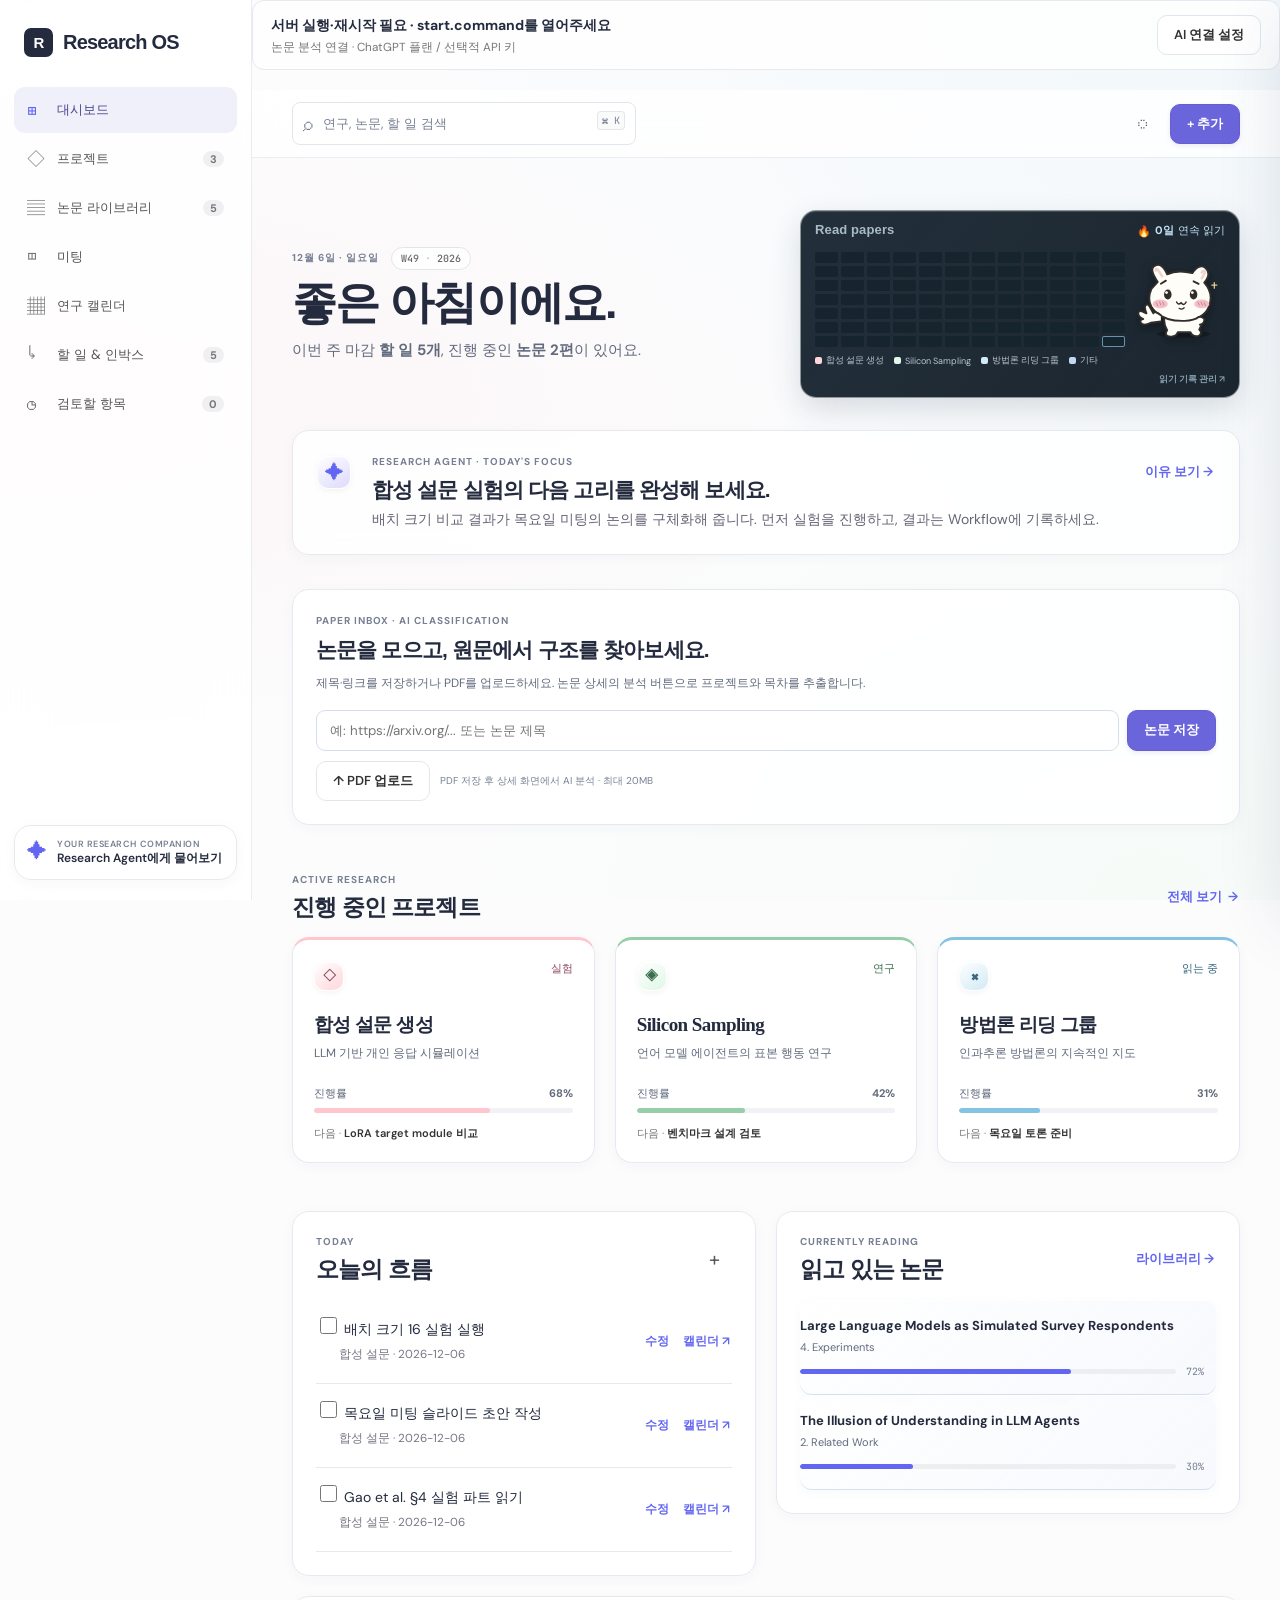
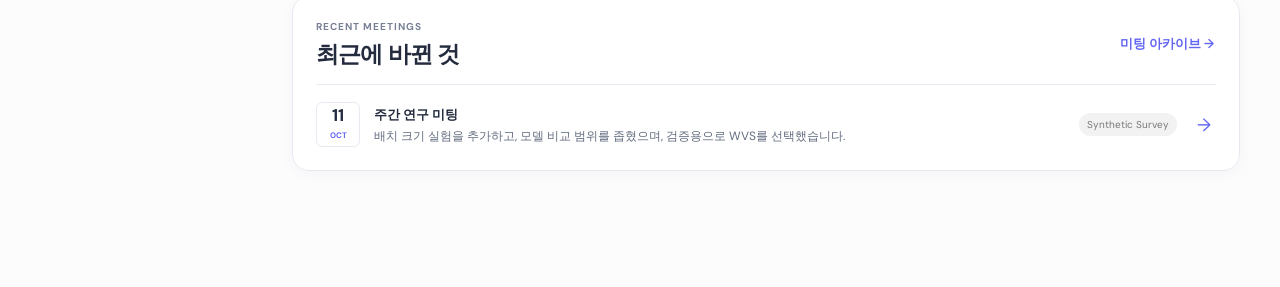
==== index.html @ a68028a8 "Publish Research OS personal-use distribution" ====
<!doctype html>
<html lang="ko">
  <head>
    <meta charset="UTF-8" />
    <meta name="viewport" content="width=device-width, initial-scale=1.0" />
    <meta name="description" content="A personal research operating system for graduate work." />
    <title>Research OS</title>
    <link rel="preconnect" href="https://fonts.googleapis.com" />
    <link rel="preconnect" href="https://api.fontshare.com" crossorigin />
    <link href="https://api.fontshare.com/v2/css?f[]=general-sans@500,600,700&display=swap" rel="stylesheet" />
    <link href="https://fonts.googleapis.com/css2?family=DM+Sans:wght@400;500;600;700&family=JetBrains+Mono:wght@400;500&display=swap" rel="stylesheet" />
    <link rel="stylesheet" href="styles.css?v=layout-2" />
    <link rel="stylesheet" href="paper-features.css" />
    <link rel="stylesheet" href="persistence.css" />
    <link rel="stylesheet" href="research.css" />
  </head>
  <body>
    <div class="app-shell">
      <aside class="sidebar">
        <a class="brand" href="#dashboard" data-page="dashboard"><span class="brand-mark">R</span> Research OS</a>
        <nav class="nav" aria-label="Primary navigation">
          <button class="nav-link active" data-page="dashboard"><span>⊞</span> 대시보드</button>
          <button class="nav-link" data-page="projects"><span>◇</span> 프로젝트 <b>3</b></button>
          <button class="nav-link" data-page="papers"><span>▤</span> 논문 라이브러리 <b>8</b></button>
          <button class="nav-link" data-page="meetings"><span>◫</span> 미팅</button>
          <button class="nav-link" data-page="calendar"><span>▦</span> 연구 캘린더</button>
          <button class="nav-link" data-page="inbox"><span>↳</span> 할 일 &amp; 인박스 <b>5</b></button>
        </nav>
        <div class="sidebar-footer">
          <button class="agent-mini" id="open-agent"><span>✦</span><span><small>YOUR RESEARCH COMPANION</small>Research Agent에게 물어보기</span></button>
        </div>
      </aside>

      <main class="main">
        <header class="topbar">
          <button class="mobile-menu" aria-label="Open navigation">☰</button>
          <button class="search" id="search-button"><span>⌕</span> 연구, 논문, 할 일 검색 <kbd>⌘ K</kbd></button>
          <div class="top-actions"><button class="icon-button" aria-label="알림">◌</button><button class="button primary" id="quick-add">+ 추가</button></div>
        </header>

        <section class="page active" id="dashboard">
          <div class="page-intro"><div><p class="eyebrow">10월 12일 · 월요일</p><h1>좋은 아침이에요.</h1><p class="lede">이번 주 마감 <strong>할 일 5개</strong>, 진행 중인 <strong>논문 2편</strong>이 있어요.</p></div><div class="date-chip">W42 <span>·</span> 2026</div></div>
          <div class="focus-card"><div class="focus-icon">✦</div><div><p class="eyebrow">RESEARCH AGENT · TODAY'S FOCUS</p><h2>합성 설문 실험의 다음 고리를 완성해 보세요.</h2><p>배치 크기 비교 결과가 목요일 미팅의 논의를 구체화해 줍니다. 먼저 실험을 진행하고, 결과는 Workflow에 기록하세요.</p></div><button class="text-button agent-prompt" data-prompt="오늘 무엇에 집중하면 좋을까요?">이유 보기 →</button></div>
          <section class="paper-capture panel"><div><p class="eyebrow">PAPER INBOX · AI CLASSIFICATION</p><h2>논문을 던져두세요. Agent가 정리합니다.</h2><p>논문 제목, DOI, arXiv 또는 링크를 붙여넣으면 관련 프로젝트와 읽기 우선순위를 제안합니다.</p></div><form id="dashboard-paper-form"><input id="dashboard-paper-input" placeholder="예: https://arxiv.org/... 또는 논문 제목" /><button class="button primary" id="classify-paper-button">AI로 분류하기</button></form><div class="upload-row"><input type="file" id="pdf-upload" accept="application/pdf" hidden /><button class="button secondary" id="pdf-upload-button">↑ PDF 업로드 &amp; AI 분석</button><small>PDF 최대 20MB · 분석 후 원문과 구조를 저장합니다.</small></div><div class="classification-result" id="classification-result" aria-live="polite"></div></section>
          <section><div class="section-heading"><div><p class="eyebrow">ACTIVE RESEARCH</p><h2>진행 중인 프로젝트</h2></div><button class="text-button" data-page="projects">전체 보기 <span>→</span></button></div><div class="project-grid" id="project-cards"></div></section>
          <div class="dashboard-grid"><section class="panel today-panel"><div class="section-heading"><div><p class="eyebrow">TODAY</p><h2>오늘의 흐름</h2></div><button class="icon-button" id="add-task" aria-label="할 일 추가">+</button></div><div class="task-list" id="today-tasks"></div></section><section class="panel reading-panel"><div class="section-heading"><div><p class="eyebrow">CURRENTLY READING</p><h2>읽고 있는 논문</h2></div><button class="text-button" data-page="papers">라이브러리 →</button></div><div id="reading-list"></div></section></div>
          <section class="panel meetings-preview"><div class="section-heading"><div><p class="eyebrow">RECENT MEETINGS</p><h2>최근에 바뀐 것</h2></div><button class="text-button" data-page="meetings">미팅 아카이브 →</button></div><div class="meeting-row"><div class="calendar"><b>11</b><small>OCT</small></div><div><strong>주간 연구 미팅</strong><p>배치 크기 실험을 추가하고, 모델 비교 범위를 좁혔으며, 검증용으로 WVS를 선택했습니다.</p></div><span class="tag">Synthetic Survey</span><button class="arrow" data-page="meetings">→</button></div></section>
        </section>

        <section class="page" id="projects"><div class="page-intro compact"><div><p class="eyebrow">RESEARCH PORTFOLIO</p><h1>프로젝트</h1><p class="lede">연구 질문, 근거, 다음 실험을 한눈에 잇는 살아있는 지도입니다.</p></div><button class="button primary">+ 새 프로젝트</button></div><div class="project-grid all-projects" id="all-project-cards"></div></section>

        <section class="page" id="project-detail"><button class="back text-button" data-page="projects">← 프로젝트로 돌아가기</button><div class="project-header"><div><p class="eyebrow">ACTIVE PROJECT · EXPERIMENT</p><h1>합성 설문 생성 <small>Synthetic Survey Generation</small></h1><p class="lede">언어 모델로 개인 단위의 설문 응답을 생성하면서, 원자료의 분포와 조건부 관계를 보존하는 연구입니다.</p><div class="meta-line"><span class="status-dot"></span> 순조롭게 진행 중 <span>•</span> 2026년 8월 시작 <span>•</span> 다음 검토 10월 15일</div></div><div class="progress-statement"><b>68%</b><span>프로젝트 진행률</span><div class="progress"><i style="width:68%"></i></div></div></div>
          <div class="detail-grid"><section class="panel"><p class="eyebrow">RESEARCH WORKFLOW</p><h2>응답 데이터에서 연구 근거까지</h2><div class="workflow" id="workflow"><button class="flow-node done"><span>01</span>설문 데이터<small>정제 및 매핑 완료</small></button><i></i><button class="flow-node done"><span>02</span>전처리<small>변수 인코딩 완료</small></button><i></i><button class="flow-node current"><span>03</span>LLM Fine-tuning<small>LoRA 비교 중</small></button><i></i><button class="flow-node"><span>04</span>합성 응답 생성<small>가상 코호트 생성</small></button><i></i><button class="flow-node"><span>05</span>평가<small>벤치마크 품질 확인</small></button></div><div class="workflow-note" id="workflow-note"><b>LLM Fine-tuning</b><span>현재 단계 · 열린 할 일 2개 · Gao et al. (2025) 연결됨</span></div></section><aside class="panel milestones"><p class="eyebrow">NEXT MILESTONE</p><h2>방법론 비교</h2><p>배치 크기 16 조건에서 q/v LoRA와 all-linear target을 비교합니다.</p><div class="due"><span>15</span><small>OCT<br />THU</small></div><button class="button secondary">실험 노트 보기</button></aside></div>
          <div class="dashboard-grid"><section class="panel"><p class="eyebrow">PROJECT TASKS</p><h2>다음 단계</h2><div class="task-list" id="project-tasks"></div></section><section class="panel"><p class="eyebrow">CONNECTED KNOWLEDGE</p><h2>다시 살펴볼 근거</h2><div class="connected-paper"><span class="paper-icon">↗</span><div><strong>Large Language Models as Simulated Survey Respondents</strong><p>Gao et al. · 2025 · 읽기 진행률 72%</p></div><span class="tag indigo">읽는 중</span></div><div class="connected-paper"><span class="paper-icon">↗</span><div><strong>Evaluating Synthetic Populations with Conditional Metrics</strong><p>Kim et al. · 2024 · 완독</p></div><span class="tag success">읽음</span></div></section></div>
        </section>

        <section class="page" id="papers"><div class="page-intro compact"><div><p class="eyebrow">KNOWLEDGE LIBRARY</p><h1>논문</h1><p class="lede">읽기 목록을 실제 연구 작업과 연결해 관리하세요.</p></div><button class="button primary" id="add-paper">+ 논문 추가</button></div><div class="library-toolbar"><div class="filter-tabs"><button class="active">전체 <b>8</b></button><button>읽을 논문 <b>3</b></button><button>읽는 중 <b>2</b></button><button>완독 <b>3</b></button></div><button class="button secondary">⌘ 필터</button></div><div class="paper-table"><div class="table-head"><span>논문</span><span>프로젝트</span><span>상태</span><span>진행률</span></div><div id="paper-rows"></div></div></section>

        <section class="page" id="paper-detail"></section>

        <section class="page" id="meetings"><div class="page-intro compact"><div><p class="eyebrow">MEETING MEMORY</p><h1>미팅</h1><p class="lede">대화를 결정과 연결된 다음 작업으로 전환하세요.</p></div><button class="button primary">+ 전사문 불러오기</button></div><div class="meeting-layout"><aside class="meeting-list"><button class="meeting-select active"><small>10월 11일 · 52분</small><strong>주간 연구 미팅</strong><span>합성 설문 생성</span></button><button class="meeting-select"><small>10월 05일 · 35분</small><strong>방법론 리딩 그룹</strong><span>개인 연구</span></button><button class="meeting-select"><small>9월 28일 · 46분</small><strong>프로젝트 점검 미팅</strong><span>Silicon Sampling</span></button></aside><article class="meeting-detail panel"><div class="meeting-detail-head"><div><p class="eyebrow">10월 11일 · SYNTHETIC SURVEY</p><h2>주간 연구 미팅</h2></div><button class="button secondary">전사문 보기</button></div><div class="summary"><p class="eyebrow">AI SUMMARY</p><p>초기 LoRA 결과를 검토한 뒤, 방법론을 확정하기 전에 목표를 좁힌 비교 실험이 필요하다는 데 합의했습니다. WVS는 유망한 외부 검증 자료이지만, 핵심 변수는 빠르게 점검해야 합니다.</p></div><div class="decision-grid"><div><p class="eyebrow">DECISIONS</p><ul><li>배치 크기 16 실험을 진행한다.</li><li>q/v target과 all-linear LoRA를 비교한다.</li><li>WVS를 검증 후보로 사용한다.</li></ul></div><div><p class="eyebrow">RESEARCH THREAD</p><p>구조화된 인구통계 조건이 변수 간 응답 일관성을 높이는지 검증합니다.</p><button class="text-button agent-prompt" data-prompt="최근 미팅의 연구 맥락을 설명해줘">Agent와 더 살펴보기 →</button></div></div><div><div class="section-heading"><div><p class="eyebrow">ACTION ITEMS</p><h2>미팅에서 생성된 할 일</h2></div><button class="text-button" id="create-action">+ 할 일 생성</button></div><div class="task-list" id="meeting-actions"></div></div></article></div></section>

        <section class="page" id="inbox"><div class="page-intro compact"><div><p class="eyebrow">TASK MANAGEMENT</p><h1>할 일 &amp; 인박스</h1><p class="lede">빠르게 기록하고, 연구 안에서 명확한 위치를 만들어 보세요.</p></div><button class="button primary" id="inbox-add">+ 새 할 일</button></div><div class="inbox-capture"><span>✦</span><input id="capture-input" placeholder="논문, 연구 아이디어, 할 일을 붙여넣으세요…" /><button class="button primary" id="capture-button">기록</button></div><div class="kanban"><section><div class="kanban-head"><p>INBOX <b id="inbox-count">2</b></p><span>•••</span></div><div class="task-column" id="inbox-column"></div></section><section><div class="kanban-head"><p>계획됨 <b>2</b></p><span>•••</span></div><div class="task-column" id="planned-column"></div></section><section><div class="kanban-head"><p>진행 중 <b>2</b></p><span>•••</span></div><div class="task-column" id="progress-column"></div></section><section><div class="kanban-head"><p>대기 중 <b>1</b></p><span>•••</span></div><div class="task-column" id="waiting-column"></div></section></div></section>
      </main>
    </div>

    <aside class="agent-panel" id="agent-panel" aria-label="Research Agent"><div class="agent-head"><div><span class="agent-spark">✦</span><span><p class="eyebrow">RESEARCH OS</p><h2>Research Agent</h2></span></div><button class="icon-button" id="close-agent" aria-label="Agent 닫기">×</button></div><div class="agent-context"><span class="status-dot"></span> 프로젝트 3개, 논문 8편, 미팅 6개와 연결됨</div><div class="chat" id="chat"><div class="assistant-message"><span>✦</span><p>안녕하세요. 지금 무엇을 해야 할지 정리하고, 논문 사이의 연결을 찾거나, 미팅을 다음 계획으로 바꾸는 일을 도와드릴게요.</p></div></div><div class="suggestions"><button class="agent-prompt" data-prompt="오늘 무엇에 집중하면 좋을까요?">오늘 무엇에 집중할까요?</button><button class="agent-prompt" data-prompt="현재 연구에 가장 중요한 미완독 논문은 무엇인가요?">다음에 읽을 논문 고르기</button></div><form class="chat-input" id="agent-form"><input id="agent-input" placeholder="연구에 관해 물어보세요…" /><button class="button primary" aria-label="보내기">↑</button></form></aside>
    <dialog id="add-dialog"><form method="dialog"><button class="dialog-close" value="cancel">×</button><p class="eyebrow">QUICK CAPTURE</p><h2>논문 추가</h2><label>제목<input id="new-paper-title" required placeholder="논문 제목 또는 DOI" /></label><label>프로젝트 연결<select><option>합성 설문 생성</option><option>Silicon Sampling</option><option>개인 연구</option></select></label><menu><button class="button secondary" value="cancel">취소</button><button class="button primary" id="save-paper" value="default">라이브러리에 추가</button></menu></form></dialog>
    <script src="app.js?v=project-edit-1"></script>
    <script src="research.js?v=project-edit-1"></script>
    <link rel="stylesheet" href="reader.css" />
    <script src="reader.js?v=garden-1"></script>
    <link rel="stylesheet" href="connections.css?v=garden-8" />
    <script src="connections.js?v=project-edit-1"></script>
    <link rel="stylesheet" href="auth-ui.css" />
    <link rel="stylesheet" href="project-colors.css?v=project-edit-1" />
    <script src="auth-ui.js"></script>
  </body>
</html>
---- styles.css ----
:root{--ink:#0a0a0a;--muted:#6b6b6b;--soft:#9c9c9c;--line:#e8e8ec;--bg:#fafafa;--surface:#fff;--primary:#6366f1;--primary-dark:#4f46e5;--green:#10b981;--amber:#f59e0b;font-family:'DM Sans',Arial,sans-serif;color:var(--ink);background:var(--bg)}*{box-sizing:border-box}body{margin:0;background:var(--bg);font-size:14px}.app-shell{min-height:100vh}.sidebar{position:fixed;inset:0 auto 0 0;width:252px;padding:20px 14px;border-right:1px solid var(--line);background:rgba(255,255,255,.82);backdrop-filter:blur(18px);display:flex;flex-direction:column;z-index:4}.brand{font:700 20px 'General Sans',sans-serif;letter-spacing:-.04em;display:flex;align-items:center;gap:10px;padding:8px 10px 30px;text-decoration:none;color:var(--ink)}.brand-mark{display:grid;place-items:center;width:29px;height:29px;background:var(--ink);color:#fff;border-radius:7px;font-size:15px}.nav{display:grid;gap:3px}.nav-link{border:0;background:transparent;display:flex;align-items:center;gap:12px;padding:10px 12px;border-radius:6px;color:#555;font:500 14px inherit;text-align:left;cursor:pointer}.nav-link span{font-size:18px;width:18px;color:#777}.nav-link b{margin-left:auto;border-radius:999px;padding:1px 7px;background:#f0f0f2;font-size:11px;color:#777}.nav-link:hover{background:#f5f5f6;color:var(--ink)}.nav-link.active{color:#34329c;background:#eeeeff}.nav-link.active span{color:var(--primary)}.sidebar-footer{margin-top:auto}.agent-mini{width:100%;border:1px solid #dddcff;background:#f7f7ff;border-radius:8px;padding:12px;display:flex;gap:10px;text-align:left;cursor:pointer;color:var(--ink)}.agent-mini>span:first-child{color:var(--primary);font-size:20px}.agent-mini small,.profile small{display:block;font-size:9px;letter-spacing:.06em;color:var(--soft);font-weight:600}.agent-mini span:last-child{font-size:12px;font-weight:600}.profile{margin:18px 4px 2px;display:flex;align-items:center;gap:9px}.avatar{width:30px;height:30px;display:grid;place-items:center;border-radius:999px;background:#dde3f0;color:#45526a;font-weight:700}.profile strong{font-size:12px;display:block}.more{margin-left:auto;border:0;background:none;color:var(--soft);cursor:pointer}.main{margin-left:252px;padding-bottom:64px}.topbar{height:68px;border-bottom:1px solid var(--line);display:flex;align-items:center;justify-content:space-between;padding:0 40px;position:sticky;top:0;background:rgba(250,250,250,.8);backdrop-filter:blur(16px);z-index:3}.search{width:344px;border:1px solid var(--line);background:var(--surface);border-radius:8px;padding:8px 10px;text-align:left;color:var(--soft);cursor:pointer;font:13px inherit}.search span{font-size:19px;vertical-align:-2px;margin-right:6px}.search kbd{float:right;border:1px solid var(--line);border-radius:4px;background:#fafafa;font:10px 'JetBrains Mono',monospace;padding:2px 4px}.top-actions{display:flex;gap:10px;align-items:center}.icon-button{border:0;background:transparent;cursor:pointer;font:22px inherit;color:#555;min-width:32px}.button{font:600 13px inherit;border-radius:6px;padding:9px 14px;border:1px solid var(--line);cursor:pointer;transition:.2s transform,.2s box-shadow}.button:hover{transform:translateY(-1px)}.button.primary{background:var(--primary);border-color:var(--primary);color:white}.button.primary:hover{background:var(--primary-dark);box-shadow:0 4px 12px rgba(99,102,241,.35)}.button.secondary{background:#fff;color:#333}.mobile-menu{display:none}.page{max-width:1280px;margin:0 auto;padding:52px 40px;display:none}.page.active{display:block}.page-intro{display:flex;justify-content:space-between;align-items:start;margin-bottom:43px}.page-intro.compact{margin-bottom:30px}.eyebrow{font-size:10px!important;letter-spacing:.1em!important;font-weight:700!important;color:var(--soft)!important;margin:0 0 10px!important}.page h1,h2{font-family:'General Sans',sans-serif;letter-spacing:-.04em;margin:0}.page h1{font-size:45px;line-height:1}.page h2{font-size:23px;line-height:1.15}.lede{font-size:15px;color:var(--muted);margin:14px 0 0;max-width:640px;line-height:1.55}.date-chip{font:500 12px 'JetBrains Mono',monospace;color:#666;border:1px solid var(--line);border-radius:999px;padding:8px 12px}.date-chip span{color:#bbb}.focus-card{border:1px solid #dddfff;background:#f8f8ff;border-radius:12px;padding:24px;display:grid;grid-template-columns:40px 1fr auto;gap:15px;align-items:start;margin-bottom:56px}.focus-icon{height:34px;width:34px;display:grid;place-items:center;border-radius:8px;background:#e6e6ff;color:var(--primary);font-size:19px}.focus-card h2{font-size:21px}.focus-card p:not(.eyebrow){margin:7px 0 0;color:#656576;line-height:1.45}.text-button{font:600 13px inherit;color:var(--primary);background:transparent;border:0;padding:0;cursor:pointer;white-space:nowrap}.text-button:hover{color:var(--primary-dark)}.section-heading{display:flex;align-items:end;justify-content:space-between;margin-bottom:17px}.section-heading .eyebrow{margin-bottom:8px!important}.project-grid{display:grid;grid-template-columns:repeat(3,1fr);gap:20px}.project-card{border:1px solid var(--line);background:var(--surface);border-radius:12px;padding:21px;min-height:207px;cursor:pointer;transition:.2s transform,.2s box-shadow}.project-card:hover{transform:translateY(-2px);box-shadow:0 8px 30px rgba(0,0,0,.08)}.project-card .top{display:flex;justify-content:space-between;align-items:start}.project-card .symbol{width:30px;height:30px;border-radius:7px;display:grid;place-items:center;background:#f0f0ff;color:var(--primary);font-weight:bold}.project-card .status{font-size:11px;color:var(--muted)}.project-card h3{font:600 19px 'General Sans';letter-spacing:-.03em;margin:21px 0 6px}.project-card p{font-size:12px;color:var(--muted);margin:0;line-height:1.45}.card-bottom{margin-top:24px}.progress-label{display:flex;justify-content:space-between;font-size:11px;color:var(--muted);margin-bottom:7px}.progress{height:5px;border-radius:999px;background:#eeeef1;overflow:hidden}.progress i{display:block;height:100%;border-radius:inherit;background:var(--primary)}.project-card .next{margin-top:13px;font-size:11px;color:#777}.project-card .next b{color:#333;font-weight:600}.dashboard-grid{display:grid;grid-template-columns:1fr 1fr;gap:20px;margin-top:48px}.panel{border:1px solid var(--line);background:var(--surface);border-radius:12px;padding:23px}.task-list{display:grid}.task-row{display:flex;align-items:center;gap:11px;padding:13px 0;border-top:1px solid var(--line)}.task-row:first-child{border-top:0}.check{appearance:none;width:19px;height:19px;border-radius:999px;background:#f0f0f2;flex:none;border:0;cursor:pointer}.check:checked{background:var(--primary);box-shadow:inset 0 0 0 5px var(--primary)}.check:checked:after{content:'✓';display:block;font-size:11px;color:white;text-align:center;line-height:19px}.task-title{font-size:13px;line-height:1.3;flex:1}.task-title.done{text-decoration:line-through;color:var(--soft)}.task-row small{font-size:10px;color:var(--soft);display:block;margin-top:2px}.priority{width:7px;height:7px;border-radius:999px;background:var(--amber);flex:none}.priority.low{background:#bbb}.paper-reading{padding:13px 0;border-top:1px solid var(--line)}.paper-reading:first-child{border-top:0}.paper-reading strong{font-size:13px;display:block}.paper-reading p{font-size:11px;color:var(--muted);margin:4px 0 9px}.reading-progress{display:grid;grid-template-columns:1fr 30px;gap:10px;align-items:center}.reading-progress span{font:10px 'JetBrains Mono';color:var(--soft)}.meetings-preview{margin-top:20px}.meeting-row{display:grid;grid-template-columns:44px 1fr auto 25px;gap:14px;align-items:center;border-top:1px solid var(--line);padding-top:17px}.calendar{border:1px solid var(--line);border-radius:6px;text-align:center;padding:4px}.calendar b{display:block;font-size:17px;line-height:1}.calendar small{font-size:8px;font-weight:700;color:var(--primary)}.meeting-row strong{font-size:13px}.meeting-row p{margin:4px 0 0;font-size:12px;color:var(--muted)}.tag{font-size:10px;color:#777;background:#f2f2f3;border-radius:999px;padding:5px 8px;white-space:nowrap}.tag.indigo{background:#eeeeff;color:#5251bb}.tag.success{background:#eafaf5;color:#098864}.arrow{background:none;border:0;color:var(--primary);font-size:18px;cursor:pointer}.all-projects{grid-template-columns:repeat(3,1fr)}.back{margin-bottom:26px}.project-header{display:grid;grid-template-columns:1fr 210px;gap:50px;padding-bottom:34px;border-bottom:1px solid var(--line)}.project-header h1{font-size:39px}.meta-line{margin-top:18px;font-size:12px;color:var(--muted);display:flex;gap:8px;align-items:center}.status-dot{width:7px;height:7px;display:inline-block;border-radius:999px;background:var(--green)}.progress-statement{text-align:right;align-self:end}.progress-statement b{display:block;font:700 36px 'General Sans';letter-spacing:-.04em}.progress-statement span{font-size:11px;color:var(--muted);display:block;margin-bottom:8px}.detail-grid{display:grid;grid-template-columns:1fr 300px;gap:20px;margin-top:28px}.workflow{display:flex;align-items:center;gap:7px;margin:27px 0 16px;overflow:auto;padding-bottom:5px}.workflow>i{height:1px;min-width:20px;background:var(--line)}.flow-node{border:1px solid var(--line);background:#fff;border-radius:8px;padding:10px;min-width:120px;text-align:left;cursor:pointer;font:600 12px inherit}.flow-node span{font:10px 'JetBrains Mono';color:var(--soft);display:block;margin-bottom:5px}.flow-node small{display:block;color:var(--muted);font:10px inherit;margin-top:4px}.flow-node.done{border-color:#b8e8d7;background:#fbfffd}.flow-node.done span{color:#0c956b}.flow-node.current{border-color:#babaff;background:#f7f7ff}.flow-node.current span{color:var(--primary)}.workflow-note{display:flex;gap:10px;border-top:1px solid var(--line);padding-top:14px;font-size:12px}.workflow-note span{color:var(--muted)}.milestones{display:flex;flex-direction:column}.milestones h2{font-size:20px}.milestones>p:not(.eyebrow){font-size:12px;line-height:1.5;color:var(--muted)}.due{display:flex;align-items:center;gap:8px;margin:14px 0}.due span{font:600 24px 'General Sans';letter-spacing:-.05em}.due small{font-size:9px;letter-spacing:.08em;color:var(--muted)}.milestones .button{margin-top:auto}.connected-paper{padding:14px 0;border-top:1px solid var(--line);display:flex;gap:10px;align-items:center}.connected-paper:first-of-type{margin-top:16px}.paper-icon{color:var(--primary);font-size:18px}.connected-paper div{flex:1}.connected-paper strong{font-size:12px}.connected-paper p{font-size:10px;color:var(--muted);margin:4px 0}.library-toolbar{display:flex;justify-content:space-between;margin-bottom:18px}.filter-tabs{display:flex;gap:4px}.filter-tabs button{border:0;background:transparent;color:var(--muted);padding:8px 10px;border-radius:6px;font:500 12px inherit;cursor:pointer}.filter-tabs button.active{background:#eeeeff;color:#4241a7}.filter-tabs b{font-size:10px;margin-left:3px}.paper-table{border:1px solid var(--line);border-radius:12px;overflow:hidden;background:#fff}.table-head,.paper-row{display:grid;grid-template-columns:2fr 1.1fr .7fr .8fr;gap:16px;align-items:center;padding:12px 20px}.table-head{font-size:10px;font-weight:700;color:var(--soft);letter-spacing:.08em;background:#fcfcfc}.paper-row{border-top:1px solid var(--line);min-height:73px}.paper-row:hover{background:#fdfdff}.paper-title{font-weight:600;font-size:13px}.paper-title small{display:block;margin-top:4px;color:var(--muted);font-size:11px;font-weight:400}.paper-project{font-size:11px;color:var(--muted)}.table-progress{display:flex;align-items:center;gap:8px}.table-progress .progress{width:76px}.table-progress small{font:10px 'JetBrains Mono';color:var(--soft)}.meeting-layout{display:grid;grid-template-columns:245px 1fr;gap:20px}.meeting-list{display:grid;align-content:start;gap:7px}.meeting-select{border:1px solid transparent;border-radius:8px;background:transparent;padding:14px;text-align:left;cursor:pointer}.meeting-select:hover{background:#f4f4f4}.meeting-select.active{background:#fff;border-color:var(--line)}.meeting-select small,.meeting-select span{display:block;font-size:10px;color:var(--soft)}.meeting-select strong{display:block;font-size:13px;margin:6px 0}.meeting-detail-head{display:flex;justify-content:space-between}.summary{margin:25px 0;background:#fafafa;border-left:2px solid var(--primary);padding:15px}.summary p:last-child{margin:0;color:#444;line-height:1.55;font-size:13px}.decision-grid{display:grid;grid-template-columns:1fr 1fr;gap:20px;margin:26px 0}.decision-grid>div{border-top:1px solid var(--line);padding-top:14px}.decision-grid ul{padding-left:17px;margin:0}.decision-grid li,.decision-grid p:not(.eyebrow){font-size:12px;color:#555;line-height:1.65}.inbox-capture{border:1px solid #dedfff;background:#fafaff;border-radius:10px;display:flex;gap:12px;align-items:center;padding:11px 12px;margin-bottom:28px}.inbox-capture>span{color:var(--primary);font-size:18px}.inbox-capture input{border:0;background:transparent;outline:0;flex:1;font:13px inherit}.kanban{display:grid;grid-template-columns:repeat(4,1fr);gap:16px;align-items:start}.kanban>section{min-height:170px;background:#f2f2f3;border-radius:8px;padding:11px}.kanban-head{display:flex;justify-content:space-between;align-items:center;color:#777}.kanban-head p{font-size:10px;font-weight:700;letter-spacing:.08em;margin:0}.kanban-head b{margin-left:3px}.task-card{background:#fff;border:1px solid var(--line);border-radius:7px;padding:12px;margin-top:10px;cursor:pointer}.task-card:hover{box-shadow:0 4px 14px rgba(0,0,0,.06)}.task-card strong{font-size:12px;line-height:1.35;display:block}.task-card .card-meta{display:flex;justify-content:space-between;margin-top:12px;font-size:10px;color:var(--soft)}.task-card .tag{font-size:9px;padding:3px 6px}.agent-panel{position:fixed;right:0;top:0;bottom:0;width:390px;background:#fff;border-left:1px solid var(--line);z-index:10;transform:translateX(102%);transition:transform .25s ease;display:flex;flex-direction:column;box-shadow:-8px 0 30px rgba(0,0,0,.05)}.agent-panel.open{transform:translateX(0)}.agent-head{padding:23px 20px 16px;display:flex;justify-content:space-between;align-items:start;border-bottom:1px solid var(--line)}.agent-head>div{display:flex;gap:10px}.agent-head h2{font-size:19px}.agent-spark{color:var(--primary);font-size:20px}.agent-context{padding:10px 20px;border-bottom:1px solid var(--line);font-size:10px;color:var(--muted)}.chat{padding:22px 20px;overflow:auto;flex:1}.assistant-message{display:flex;gap:9px;margin-bottom:18px}.assistant-message>span{color:var(--primary)}.assistant-message p{margin:0;background:#f5f5ff;padding:11px 12px;border-radius:3px 10px 10px;font-size:12px;line-height:1.5}.user-message{margin:0 0 18px 35px;background:#f3f3f4;padding:10px 12px;border-radius:10px 3px 10px 10px;font-size:12px}.suggestions{padding:0 20px 12px;display:flex;gap:6px;overflow:auto}.suggestions button{border:1px solid var(--line);border-radius:999px;padding:6px 9px;font-size:10px;color:#555}.chat-input{border-top:1px solid var(--line);padding:14px;display:flex;gap:8px}.chat-input input{flex:1;border:1px solid var(--line);border-radius:6px;padding:10px;outline:none;font:12px inherit}.chat-input input:focus,input:focus,select:focus{border-color:var(--primary);box-shadow:0 0 0 3px rgba(99,102,241,.12)}.chat-input .button{padding:7px 11px}dialog{border:1px solid var(--line);border-radius:12px;padding:26px;width:min(420px,calc(100% - 32px));box-shadow:0 20px 60px rgba(0,0,0,.15)}dialog::backdrop{background:rgba(10,10,10,.25)}dialog h2{font-size:25px;margin-bottom:22px}dialog label{display:block;font-size:12px;font-weight:600;margin:13px 0}dialog input,dialog select{display:block;width:100%;margin-top:7px;border:1px solid var(--line);border-radius:6px;padding:10px;font:13px inherit;outline:none;background:#fff}dialog menu{display:flex;justify-content:flex-end;gap:8px;padding:8px 0 0;margin:0}.dialog-close{position:absolute;right:15px;top:13px;border:0;background:none;font-size:21px;cursor:pointer;color:#777}@media(max-width:900px){.sidebar{width:64px;padding:20px 8px}.brand{padding:5px 9px 25px;font-size:0}.brand-mark{font-size:15px}.nav-link{justify-content:center;padding:11px}.nav-link span{width:auto}.nav-link:not(.active){font-size:0}.nav-link b,.sidebar-footer .agent-mini span:last-child,.profile>span:not(.avatar),.more{display:none}.agent-mini{padding:9px;justify-content:center}.profile{justify-content:center}.main{margin-left:64px}.project-grid{grid-template-columns:repeat(2,1fr)}.all-projects{grid-template-columns:repeat(2,1fr)}.kanban{grid-template-columns:repeat(2,1fr)}}@media(max-width:650px){.sidebar{display:none}.main{margin:0}.topbar{padding:0 16px;height:58px}.mobile-menu{display:block;border:0;background:none;font-size:20px}.search{width:auto;border:0;background:transparent;font-size:0;padding:0}.search span{margin:0}.search kbd{display:none}.top-actions .icon-button{display:none}.page{padding:32px 18px}.page h1{font-size:36px}.page-intro{margin-bottom:30px}.date-chip{display:none}.focus-card{grid-template-columns:30px 1fr;padding:18px;margin-bottom:37px}.focus-card .text-button{grid-column:2}.project-grid,.all-projects,.dashboard-grid,.detail-grid,.meeting-layout{grid-template-columns:1fr}.project-header{grid-template-columns:1fr}.progress-statement{text-align:left}.meeting-list{display:flex;overflow:auto}.meeting-select{min-width:210px}.table-head{display:none}.paper-row{grid-template-columns:1fr auto;gap:8px;padding:15px}.paper-row .paper-project{grid-row:2}.paper-row .tag{grid-column:2;grid-row:1}.paper-row .table-progress{grid-column:2;grid-row:2}.kanban{display:flex;overflow:auto}.kanban>section{min-width:225px}.agent-panel{width:100%}.meeting-row{grid-template-columns:42px 1fr 20px}.meeting-row .tag{display:none}.decision-grid{grid-template-columns:1fr}}
---- paper-features.css ----
.paper-capture{margin:-22px 0 48px;background:#fff}.paper-capture h2{font-size:21px}.paper-capture>p,.paper-capture>div>p{font-size:12px;color:var(--muted);line-height:1.5}.paper-capture form{display:flex;gap:8px;margin-top:18px}.paper-capture input{flex:1;border:1px solid var(--line);border-radius:6px;padding:11px 13px;font:13px inherit;outline:0}.classification-result{display:none;margin-top:15px;padding-top:14px;border-top:1px solid var(--line);font-size:12px;color:#4c4c5a}.classification-result.show{display:flex;align-items:center;justify-content:space-between;gap:12px}.classification-result strong{color:var(--ink)}.paper-row{cursor:pointer}.paper-detail-header{display:flex;justify-content:space-between;gap:24px;align-items:start;padding-bottom:31px;border-bottom:1px solid var(--line)}.paper-detail-header h1{font-size:34px;max-width:700px}.analysis-badge{display:flex;gap:9px;align-items:center;border:1px solid #dcdcff;background:#f7f7ff;border-radius:8px;padding:10px 12px;white-space:nowrap}.analysis-badge>span{color:var(--primary);font-size:18px}.analysis-badge b,.analysis-badge small{display:block}.analysis-badge b{font-size:11px}.analysis-badge small{font-size:9px;color:var(--muted);margin-top:3px}.paper-detail-grid{display:grid;grid-template-columns:1fr 300px;gap:20px;margin-top:28px}.framework-description{font-size:13px;color:var(--muted);line-height:1.55;margin:3px 0 24px}.paper-framework{display:flex;align-items:stretch;gap:6px;min-height:126px;overflow:auto}.framework-node{min-width:132px;flex:1;border:1px solid var(--line);border-radius:8px;padding:13px;display:flex;flex-direction:column;justify-content:center;background:#fff}.framework-node small{font-size:9px;font-weight:700;letter-spacing:.07em;color:var(--soft);margin-bottom:7px}.framework-node b{font-size:12px;line-height:1.35}.framework-node.input{background:#fafafa}.framework-node.method{background:#f7f7ff;border-color:#ddddff}.framework-node.output{background:#fbfffd;border-color:#c6ebdf}.framework-arrow{align-self:center;color:var(--soft);font-size:17px}.framework-legend{display:flex;gap:15px;margin-top:17px;font-size:10px;color:var(--muted)}.framework-legend i{display:inline-block;width:7px;height:7px;border-radius:50%;margin-right:4px}.legend-input{background:#bbb}.legend-method{background:var(--primary)}.legend-output{background:var(--green)}.section-map{margin-top:17px}.section-map>div{border-top:1px solid var(--line);padding:11px 3px;font-size:12px;color:var(--muted)}.section-map .section-done{color:#098864}.section-map .section-current{color:var(--primary);font-weight:600}.section-map small{color:var(--soft);font-weight:400;margin-left:7px}.ai-note{border-left:2px solid var(--primary);background:#fafafa;padding:14px;font-size:12px;line-height:1.6;color:#444;margin-top:17px}@media(max-width:650px){.paper-capture{margin-top:0}.paper-capture form{display:grid}.paper-detail-header,.paper-detail-grid{display:grid;grid-template-columns:1fr}.paper-detail-header h1{font-size:27px}.analysis-badge{justify-self:start}.paper-framework{min-height:108px}.framework-node{min-width:115px}.framework-legend{flex-wrap:wrap}}
---- persistence.css ----
.upload-row{display:flex;align-items:center;gap:10px;margin-top:10px}.upload-row small{font-size:10px;color:var(--soft)}@media(max-width:650px){.upload-row{align-items:flex-start;flex-direction:column}}
---- research.css ----
body{font-family:'DM Sans','Apple SD Gothic Neo','Malgun Gothic',sans-serif;word-break:keep-all;overflow-wrap:anywhere}
button,input,textarea,select{font-family:inherit}button{cursor:pointer}button:disabled{cursor:wait;opacity:.6}
.project-card{text-align:left;color:var(--ink);font-family:inherit;width:100%}.project-card h3{line-height:1.4}
.muted{color:var(--muted);font-size:13px;line-height:1.6}.empty{padding:24px}
.workflow-editor,.source-editor{margin-top:24px}
.workflow-editor label,.source-editor label{display:block;font-size:13px;margin:16px 0 8px}
textarea{display:block;width:100%;resize:vertical;padding:14px;border:1px solid var(--line);border-radius:6px;background:var(--surface);font-size:14px;line-height:1.7;color:var(--ink)}
textarea:focus,button:focus-visible{outline:2px solid var(--primary);outline-offset:3px}
.action-row{display:flex;align-items:center;gap:12px;flex-wrap:wrap;margin-top:16px}
.generated-workflow{flex-wrap:wrap;overflow:visible;gap:12px;align-items:center}.generated-workflow .flow-node{max-width:240px;min-height:84px;font-size:14px;line-height:1.5;flex:1 1 140px;overflow-wrap:anywhere}.flow-arrow{color:#999}
.paper-link{display:block;width:100%;text-align:left;background:transparent;border:0;border-bottom:1px solid var(--line);padding:16px 0;color:var(--ink);font-size:14px;line-height:1.5}.paper-link:hover{color:var(--primary)}.paper-link small{display:block;color:var(--muted);margin-top:6px}
.paper-open{border:0;background:transparent;text-align:left;color:var(--ink);font-size:13px;line-height:1.5;padding:0}.paper-open:hover{color:var(--primary)}
.paper-detail-grid{grid-template-columns:minmax(0,1.6fr) minmax(280px,1fr)}.paper-detail-header>div{min-width:0}.paper-detail-header h1{line-height:1.3}.paper-framework{flex-wrap:wrap;overflow:visible;gap:8px}.framework-node{min-width:130px;flex:1 1 150px;min-height:120px}.framework-node b{line-height:1.7}
.reading-section{display:flex;gap:10px;padding:12px 0;border-bottom:1px solid var(--line);font-size:14px;line-height:1.5;cursor:pointer}.reading-section input{accent-color:var(--primary);width:18px;height:18px;flex-shrink:0}.reading-section.nested{padding-left:18px}.reading-section small{display:block;color:var(--muted)}
.calendar-toolbar{display:flex;justify-content:space-between;align-items:center;gap:20px;margin:28px 0 20px;flex-wrap:wrap}.calendar-toolbar .action-row{margin:0}.calendar-toolbar h2{min-width:150px;text-align:center}.calendar-toolbar select{padding:10px;border:1px solid var(--line);border-radius:6px;background:white}
.calendar-grid{display:grid;grid-template-columns:repeat(7,minmax(0,1fr));border-top:1px solid var(--line);border-left:1px solid var(--line);background:white;min-width:700px}.weekday{padding:12px;text-align:center;color:var(--muted);font-size:12px;border-right:1px solid var(--line);border-bottom:1px solid var(--line)}
.calendar-day{min-height:120px;border:0;border-right:1px solid var(--line);border-bottom:1px solid var(--line);background:#fff;padding:10px;text-align:left;display:flex;flex-direction:column;gap:6px;color:var(--ink)}.calendar-day:hover{background:#fafaff}.calendar-day.outside{background:#f6f6f7;color:#999}.calendar-day.selected{box-shadow:inset 0 0 0 2px var(--primary)}.calendar-day.today>span{background:var(--primary);color:white;border-radius:50%;width:24px;height:24px;text-align:center;line-height:24px}.calendar-scroll{overflow-x:auto}
.event-chip{display:block;border-radius:4px;padding:4px 6px;font-size:10px;line-height:1.4;text-align:left;width:100%;overflow-wrap:anywhere}.color-synthetic{background:#eeeefe;color:#4346a7}.color-silicon{background:#e4f5ed;color:#186645}.color-methods{background:#fff1d6;color:#805300}.color-none{background:#eee;color:#555}.completed{text-decoration:line-through;opacity:.6}
.day-agenda{margin-top:24px}.agenda-item{display:flex;align-items:center;gap:12px;border-bottom:1px solid var(--line);padding:16px 0}.agenda-item>div{flex:1}.agenda-item small{display:block;color:var(--muted);margin-top:6px}.event-dot{width:10px;height:10px;border:2px solid currentColor;border-radius:50%}
dialog{width:min(480px,calc(100% - 32px));max-height:90vh;overflow:auto}.event-fields{display:grid;grid-template-columns:1fr 1fr;gap:12px}.event-dialog .action-row{justify-content:flex-end}
.app-toast{display:none;position:fixed;bottom:24px;left:50%;transform:translateX(-50%);max-width:90vw;padding:14px 20px;background:#222;color:#fafafa;z-index:100;border-radius:8px;font-size:13px}.app-toast.visible{display:block}.app-toast button{margin-left:12px;border:0;border-radius:4px;padding:6px 10px}
@media(max-width:900px){.paper-detail-grid{grid-template-columns:1fr}}
@media(max-width:650px){.sidebar.mobile-open{display:flex;width:252px;top:58px}.sidebar.mobile-open .nav-link{font-size:14px;justify-content:flex-start}.sidebar.mobile-open .brand{font-size:18px}.page-intro{gap:16px;flex-wrap:wrap}.paper-detail-header{display:block}.calendar-toolbar h2{font-size:20px;min-width:120px}.action-row .muted{flex-basis:100%}}
---- reader.css ----
.library-tools,.reader-toolbar{display:flex;gap:10px;flex-wrap:wrap;margin:16px 0;align-items:center}.library-tools input{flex:1;min-width:200px}.reader-meta{display:grid;grid-template-columns:repeat(3,1fr);gap:14px}.reader-meta label,.edit-row label{display:flex;flex-direction:column;gap:6px;font-size:12px;color:var(--muted,#72746e)}.reader-meta input,.library-tools input,.library-tools select,.reader-toolbar input,.edit-row input,.edit-row textarea,.edit-row select{padding:10px;border:1px solid #dddcd5;border-radius:8px;background:#fff;color:#252824;min-width:0}.reader-layout{display:grid;grid-template-columns:minmax(0,2fr) minmax(240px,1fr);gap:20px;margin-top:20px}.reader-sheet{position:relative;background:white;width:100%;overflow:hidden;border:1px solid #ddd}.reader-sheet img{width:100%;display:block}.pdf-words,.pdf-marks{position:absolute;inset:0}.pdf-words span{position:absolute;color:transparent;white-space:pre;cursor:text;line-height:1;transform-origin:left top}.pdf-words span::selection{background:#a5bfc980;color:transparent}.pdf-marks{pointer-events:none}.pdf-marks i{position:absolute;background:#ffe25e66;border-bottom:1px solid #d6b739}.annotation{border-bottom:1px solid #e4e2dc;padding:14px 0}.annotation blockquote{font-size:12px;margin:8px 0;padding-left:10px;border-left:3px solid #c4b996;white-space:pre-wrap}.annotation p,.evidence-box{white-space:pre-wrap;overflow-wrap:anywhere}.reader-notes textarea{width:100%;min-height:90px}.reader-toolbar input{width:75px}.toc-item{display:flex;align-items:center;gap:8px;border-bottom:1px solid #eee;padding:10px 0}.toc-item.nested{padding-left:20px}.toc-item .toc-jump{flex:1;text-align:left}.toc-item button{background:none;border:0;color:inherit;cursor:pointer}.toc-item .flagged{color:#a66a16}.framework-node{cursor:pointer;text-align:left}.editor-dialog{width:min(850px,95vw);max-height:85vh;overflow:auto;border:1px solid #ddd;border-radius:16px;padding:24px}.edit-row{display:grid;grid-template-columns:2fr 1fr 1fr;gap:8px;padding:15px 0;border-bottom:1px solid #ddd}.edit-row textarea,.edit-row .row-actions{grid-column:1/-1}.reader-notes{max-height:850px;overflow:auto}.evidence-box{padding:14px;background:#f1f4ef;border-radius:8px}.reader-workspace{margin-top:20px}.reader-status{font-size:12px;color:#777}.reader-meta .wide{grid-column:1/-1}@media(max-width:1000px){.reader-layout{grid-template-columns:1fr}.reader-meta{grid-template-columns:1fr 1fr}}@media(max-width:600px){.reader-meta,.edit-row{grid-template-columns:1fr}.reader-workspace{padding:14px}.reader-toolbar .button{padding:8px}.reader-meta .wide{grid-column:auto}}
.paper-row[hidden]{display:none!important}.row-actions{display:flex;gap:8px}.row-actions button{border:1px solid #dcdcd6;border-radius:6px;background:#fafaf8;padding:7px 12px;cursor:pointer}
---- connections.css ----
.connection-tools{margin:20px 0;flex-wrap:wrap}.danger{color:#b42335!important}.linked-row{display:flex;align-items:center;gap:12px;padding:14px 0;border-bottom:1px solid #e9e8ee;flex-wrap:wrap}.linked-row label{flex:1;min-width:140px}.linked-row input[type=checkbox]{width:17px;height:17px;accent-color:#6861ef}.linked-row small{display:block;color:#777583;margin:5px 0}.linked-row .completed{text-decoration:line-through;color:#777}.connection-dialog label{display:block;margin:12px 0}.connection-dialog input:not([type=checkbox]),.connection-dialog select,.connection-dialog textarea{width:100%;padding:12px;border:1px solid #dfdde6;border-radius:9px;font:inherit}.connection-dialog input[type=checkbox]{width:auto}.connection-dialog{max-height:85vh;overflow:auto}.project-meetings{margin-top:24px}.project-meetings .meeting-select{margin:12px 0;width:100%;text-align:left}.preserve-lines{white-space:pre-wrap;overflow-wrap:anywhere;line-height:1.8}.meeting-detail details{padding:18px 0}.library-tools{flex-wrap:wrap}#meeting-project-filter{padding:10px;border:1px solid #dedde5;border-radius:8px}.paper-detail-header{flex-wrap:wrap}.linked-row .text-button{font-size:12px}
@media print{body.print-workflow .sidebar,body.print-workflow .topbar,body.print-workflow .agent-panel,body.print-workflow dialog,body.print-workflow .app-toast,body.print-workflow #research-auth-bar{display:none!important}body.print-workflow .page{display:none!important}body.print-workflow #project-detail{display:block!important}body.print-workflow #project-detail>*:not(.project-header):not(.workflow-editor){display:none!important}body.print-workflow .connection-tools,body.print-workflow #workflow-form .action-row,body.print-workflow #workflow-note{display:none!important}body.print-workflow .main,body.print-workflow .workspace,body.print-workflow .app-shell{margin:0!important;padding:0!important;display:block!important}body.print-workflow #workflow{display:flex;flex-wrap:wrap}body.print-workflow .flow-node{break-inside:avoid;min-width:150px;color:#17152a!important;border:1px solid #777}body.print-workflow .panel{box-shadow:none}body.print-workflow #workflow-text{height:auto;min-height:140px}body.print-workflow{background:white}}
.workflow-print-text{display:none}
/* Short, wide Chiikawa widget. Scope dimensions to the dashboard only. */
#dashboard .page-intro.dashboard-greeting:has(#reading-garden){grid-template-columns:minmax(0,1fr) 440px}
#dashboard .dashboard-greeting>section.reading-garden#reading-garden{width:440px;max-width:100%;padding:12px 14px 9px;border-radius:16px}
#dashboard .dashboard-greeting section#reading-garden .garden-body{grid-template-columns:minmax(0,1fr) 88px;gap:12px;margin-top:9px}
#dashboard .dashboard-greeting section#reading-garden .garden-cell{aspect-ratio:auto;height:11px;border-radius:2px}
#dashboard .dashboard-greeting section#reading-garden .garden-cells{gap:3px}
#dashboard .dashboard-greeting section#reading-garden .garden-companion svg{width:88px;height:100px}
#dashboard .dashboard-greeting section#reading-garden .garden-project-legend{margin-top:7px;font-size:9px;gap:5px 10px}
#dashboard .dashboard-greeting section#reading-garden .garden-manage-link{margin-top:5px;min-height:16px;font-size:9px}
@media(max-width:1100px){#dashboard .page-intro.dashboard-greeting:has(#reading-garden){grid-template-columns:minmax(0,1fr) 320px}#dashboard .dashboard-greeting>section.reading-garden#reading-garden{width:320px}}
@media(max-width:800px){#dashboard .page-intro.dashboard-greeting:has(#reading-garden){grid-template-columns:minmax(0,1fr)}#dashboard .dashboard-greeting>section.reading-garden#reading-garden{width:360px}}
@media(max-width:400px){#dashboard .dashboard-greeting section#reading-garden .garden-body{grid-template-columns:minmax(0,1fr) 74px;gap:9px}#dashboard .dashboard-greeting section#reading-garden .garden-companion svg{width:74px;height:90px}}
.garden-intensity{display:flex;align-items:center;gap:4px;margin-top:8px;color:#a8bbc7;font-size:9px;flex-wrap:wrap}.garden-intensity i{width:9px;height:9px;border-radius:2px}.garden-intensity>span:last-child{margin-left:3px}.garden-color-guide{margin-top:16px;padding-top:12px;border-top:1px solid #e1e7e2}.garden-color-guide>div{display:flex;align-items:center;gap:14px;flex-wrap:wrap;margin-top:10px;font-size:12px}.garden-color-guide strong{width:65px;font-weight:500}.garden-color-guide span{display:inline-flex;align-items:center;gap:5px}.garden-color-guide i{display:inline-block;width:14px;height:14px;border-radius:3px}
#dashboard .page-intro.dashboard-greeting{display:grid;grid-template-columns:minmax(0,1fr) 390px;align-items:center;gap:32px;margin-bottom:32px}
#dashboard .dashboard-greeting>div:first-child{min-width:0}
#dashboard .dashboard-greeting>.reading-garden#reading-garden{margin:0;width:100%;justify-self:end}
#dashboard .dashboard-greeting .eyebrow{display:flex;align-items:center;flex-wrap:wrap;gap:12px}
#dashboard .dashboard-greeting .date-chip{display:inline-flex;align-items:center;gap:6px;padding:4px 9px;font-size:10px;margin:0;letter-spacing:0}
#dashboard section#reading-garden .garden-cell.project-colored{display:flex;overflow:hidden;background:transparent}
#dashboard section#reading-garden .garden-cell.project-colored>span{height:100%;min-width:0}
#dashboard section#reading-garden .garden-project-legend{display:flex;flex-wrap:wrap;gap:6px 12px;margin-top:10px;color:#b9c7d0;font-size:10px}
.garden-project-legend>span{display:inline-flex;align-items:center;gap:4px}.garden-project-legend i{width:7px;height:7px;border-radius:2px;display:inline-block}
@media(max-width:1100px){#dashboard .page-intro.dashboard-greeting{grid-template-columns:minmax(0,1fr) 330px;gap:20px}#dashboard .dashboard-greeting h1{font-size:36px}}
@media(max-width:800px){#dashboard .page-intro.dashboard-greeting{grid-template-columns:minmax(0,1fr);gap:20px}#dashboard .dashboard-greeting>.reading-garden#reading-garden{justify-self:start;max-width:390px}}
/* Reference-inspired dark mini-widget; editing stays in the paper library. */
#dashboard section#reading-garden{width:390px;max-width:100%;padding:16px 18px 12px;background:linear-gradient(125deg,#070b0e,#101920);border:1px solid #26333b;border-radius:22px;color:#cfdae2;box-shadow:0 8px 24px #13273510}
#dashboard section#reading-garden .garden-heading{gap:8px;flex-wrap:nowrap;align-items:center}
#dashboard section#reading-garden .garden-heading h2{font-size:13px;font-weight:600;color:#a9bbc8;letter-spacing:.01em}
#dashboard section#reading-garden .garden-streak{background:transparent;border:0;padding:0;font-size:11px;color:#c4e4f4;white-space:nowrap;gap:4px}
#dashboard section#reading-garden .garden-body{grid-template-columns:minmax(0,1fr) 106px;gap:12px;margin:12px 0 0;align-items:end}
#dashboard section#reading-garden .garden-months,#dashboard section#reading-garden .garden-weekdays{display:none}
#dashboard section#reading-garden .garden-chart-row{display:block}
#dashboard section#reading-garden .garden-cells{gap:3px}
#dashboard section#reading-garden .garden-cell{border:0;border-radius:3px;aspect-ratio:1;outline:none}
#dashboard section#reading-garden .level-0{background:#15242d}
#dashboard section#reading-garden .level-1{background:#125273}
#dashboard section#reading-garden .level-2{background:#137da6}
#dashboard section#reading-garden .level-3{background:#14a9d7}
#dashboard section#reading-garden .level-4{background:#44d6f7}
#dashboard section#reading-garden .garden-cell.is-today{box-shadow:inset 0 0 0 1px #6393ad}
#dashboard section#reading-garden .garden-cell:hover:not(:disabled),#dashboard section#reading-garden .garden-cell:focus-visible{outline:2px solid #b0e8ff;outline-offset:1px}
#dashboard section#reading-garden .garden-cell:disabled{background:#101b22;opacity:.45}
#dashboard section#reading-garden .garden-companion svg{width:106px;height:auto;filter:drop-shadow(0 4px 6px #0005)}
#dashboard section#reading-garden .garden-manage-link{font-size:10px;color:#849eae;margin:8px 0 0 auto;min-height:20px;padding:0}
@media(max-width:400px){#dashboard section#reading-garden{padding:14px}#dashboard section#reading-garden .garden-body{grid-template-columns:minmax(0,1fr) 86px;gap:10px}#dashboard section#reading-garden .garden-companion svg{width:86px}#dashboard section#reading-garden .garden-streak{font-size:10px}}
/* Dashboard = compact overview; library = editable reading history. */
#dashboard #reading-garden{max-width:600px;padding:20px 24px;margin:28px 0;border-radius:20px}
#dashboard #reading-garden .garden-heading .eyebrow{display:none}
#dashboard #reading-garden .garden-heading h2{font-size:18px;margin:0}
#dashboard #reading-garden .garden-streak{padding:6px 10px;font-size:12px}
#dashboard #reading-garden .garden-body{display:grid;grid-template-columns:minmax(0,1fr) 125px;gap:18px;margin:16px 0 0}
#dashboard #reading-garden .garden-chart{max-width:none}
#dashboard #reading-garden .garden-companion{display:grid}
#dashboard #reading-garden .garden-companion svg{width:125px}
#dashboard #reading-garden .garden-companion strong,#dashboard #reading-garden .garden-companion span,#dashboard #reading-garden .garden-legend{display:none}
#dashboard #reading-garden .garden-cells{gap:4px}
#dashboard #reading-garden .garden-cell{aspect-ratio:1;border-radius:3px}
#dashboard #reading-garden .garden-manage-link{display:flex;margin:12px 0 0 auto;font-size:11px;min-height:24px;color:#557660}
.reading-records{margin-bottom:28px;scroll-margin-top:90px}.reading-records .garden-footer{margin-top:16px}.garden-date-label{display:flex;align-items:center;gap:12px;font-size:12px;font-weight:600;margin:0 0 16px}.garden-date-label input{border:1px solid #d8e3d9;border-radius:8px;padding:9px 12px;background:white;font:inherit;min-height:40px}.reading-records .garden-day-detail{background:#f8fbf8}
@media(max-width:450px){#dashboard #reading-garden{padding:16px}#dashboard #reading-garden .garden-heading{gap:10px}#dashboard #reading-garden .garden-body{grid-template-columns:minmax(0,1fr) 66px;gap:10px}#dashboard #reading-garden .garden-companion svg{width:66px}#dashboard #reading-garden .garden-cells{gap:3px}.reading-records{padding:16px}}
@media(min-width:801px){#reading-garden .garden-chart{max-width:520px}#reading-garden .garden-body{grid-template-columns:minmax(0,1fr) 210px;gap:24px}}
.reading-garden{margin:32px 0;background:linear-gradient(120deg,#fff 55%,#f3f9f3);border-color:#dce8dc;padding:26px;border-radius:18px}.garden-heading{display:flex;justify-content:space-between;align-items:center;gap:16px;flex-wrap:wrap}.garden-heading h2{margin:4px 0 0;font-size:23px}.garden-heading .eyebrow{color:#63806d}.garden-streak{display:inline-flex;align-items:center;gap:6px;padding:9px 13px;background:#edf6ed;border:1px solid #d9eada;border-radius:999px;font-size:13px;color:#365d40}.garden-body{display:grid;grid-template-columns:minmax(0,1fr) 210px;gap:32px;align-items:center;margin:24px 0}.garden-chart{max-width:670px;min-width:0}.garden-months{display:grid;grid-template-columns:repeat(12,minmax(0,1fr));gap:6px;margin:0 0 8px 24px;color:#79877b;font-size:11px}.garden-chart-row{display:flex;gap:10px}.garden-weekdays{display:grid;grid-template-rows:repeat(7,1fr);gap:6px;flex:0 0 14px;font-size:10px;color:#79877b;text-align:center;align-items:center}.garden-cells{display:grid;grid-template-rows:repeat(7,minmax(0,1fr));grid-auto-flow:column;grid-template-columns:repeat(12,minmax(0,1fr));gap:6px;width:100%}.garden-cell{border:1px solid #00000004;padding:0;width:100%;aspect-ratio:1.3;border-radius:5px;min-height:0;cursor:pointer}.reading-garden .level-0{background:#e5ece5}.reading-garden .level-1{background:#b9dab7}.reading-garden .level-2{background:#83bc89}.reading-garden .level-3{background:#4c9869}.reading-garden .level-4{background:#286849}.garden-cell.selected{outline:2px solid #435f47;outline-offset:2px}.garden-cell.is-today{border:2px solid #567d58}.garden-cell:disabled{background:transparent;border:1px dashed #dce5dc;cursor:default;opacity:.6}.garden-cell:focus-visible{outline:3px solid #695ce0;outline-offset:2px}.garden-legend{display:flex;justify-content:space-between;flex-wrap:wrap;gap:10px;margin:14px 0 0 24px;font-size:11px;color:#758277}.garden-legend>span:last-child{display:flex;align-items:center;gap:4px}.garden-legend i{display:inline-block;width:11px;height:11px;border-radius:2px}.garden-companion{text-align:center;color:#41634c;display:grid;justify-items:center;gap:8px}.garden-companion svg{width:180px;max-width:100%}.garden-companion strong{font-size:14px}.garden-companion span{font-size:11px;color:#79877b}.garden-footer{padding-top:18px;border-top:1px solid #e2ebe1}.garden-log-form{display:flex;align-items:center;gap:10px;flex-wrap:wrap}.garden-log-form label{font-size:12px;font-weight:600}.garden-log-form select{flex:1;min-width:120px;max-width:100%;height:40px;padding:8px 12px;border:1px solid #d8e3d9;border-radius:8px;background:white;font:inherit;font-size:13px;text-overflow:ellipsis}.garden-help{font-size:11px;margin:10px 0 0}.garden-day-detail{margin-top:16px;padding:14px 16px;background:#ffffffb3;border:1px solid #e2ebe1;border-radius:10px;font-size:12px}.garden-day-detail>div{display:flex;justify-content:space-between;align-items:start;gap:14px;margin-top:8px}.garden-day-detail>p{color:#7b847d;margin:8px 0 0}.garden-day-detail [data-garden-paper]{color:#3c7854;flex:1;justify-content:flex-start}.garden-day-detail [data-garden-undo]{font-size:11px;flex-shrink:0;color:#7b847d}
@media(max-width:800px){.garden-body{grid-template-columns:minmax(0,1fr);gap:18px}.garden-chart{max-width:none}.garden-companion{display:none}.garden-cell{aspect-ratio:1}.reading-garden{padding:20px}.garden-day-detail>div{flex-wrap:wrap}.garden-log-form label{flex-basis:100%}}
@media(max-width:450px){.garden-cells,.garden-months,.garden-weekdays{gap:4px}.reading-garden{padding:16px}.garden-heading h2{font-size:21px}.garden-log-form select{flex-basis:100%;width:100%}.garden-log-form>.button{width:100%}.garden-streak{font-size:12px}.garden-legend{font-size:10px}}
.kanban .linked-row{grid-template-columns:1fr auto;padding:14px 4px}.kanban .linked-row>label{grid-column:1/-1}.kanban .linked-row>.text-button{justify-content:flex-start}.kanban .linked-row>.text-button:last-child{justify-self:end}
/* Shared layout rhythm. Keep controls consistent across every workspace. */
.button{display:inline-flex;align-items:center;justify-content:center;gap:8px;min-height:40px;padding:10px 16px;font-family:inherit;font-size:13px;font-weight:600;line-height:1.4;letter-spacing:0;border-radius:8px;vertical-align:middle;text-align:center;max-width:100%;flex-shrink:0;white-space:normal}
.button:hover{transform:none}.button:disabled{cursor:not-allowed}.text-button{display:inline-flex;align-items:center;justify-content:center;gap:6px;min-height:34px;padding:6px 2px;font-family:inherit;font-size:13px;font-weight:600;line-height:1.5;white-space:normal;text-align:left}.icon-button{display:inline-flex;align-items:center;justify-content:center;min-width:36px;min-height:36px;font-family:inherit;font-size:20px;line-height:1}
.action-row{gap:10px;align-items:center;row-gap:10px}.action-row>label.button{margin:0}.action-row>.muted{flex-basis:100%;margin:0;line-height:1.6}.section-heading{align-items:center;gap:16px;flex-wrap:wrap}.section-heading>.action-row{margin-top:0}.section-heading>div:first-child{min-width:0}.page-intro{align-items:flex-start;gap:20px}.page-intro>.button{margin-top:4px}.page-intro>div{min-width:0}.panel{min-width:0}.panel>h2{line-height:1.4}.dashboard-grid,.detail-grid,.paper-detail-grid,.reader-layout{align-items:start}.dashboard-grid>*,.paper-detail-grid>*,.reader-layout>*{min-width:0}
.connection-tools{display:block;margin:24px 0;padding:16px;background:#fafafd;border:1px solid var(--line);border-radius:10px}.connection-tools .file-actions{margin:0}.connection-tools #workflow-import-status{margin:10px 0 0}.connection-tools input[hidden]{display:none!important}.workflow-editor #workflow-form>label{margin:0 0 10px}.workflow-editor #workflow-form>.action-row{padding-top:16px;margin-top:0}.workflow-editor #workflow{margin-top:28px}.framework-actions{margin:16px 0 20px;padding-bottom:16px;border-bottom:1px solid var(--line)}.framework-description{font-size:14px;line-height:1.85;margin:0 0 24px}.framework-panel>.eyebrow{margin-top:0}.paper-framework{margin-bottom:18px}.source-editor>.action-row{margin-top:16px}.source-editor>p[role=status]{margin-top:12px}
.reader-meta{margin-top:20px;grid-template-columns:repeat(3,minmax(0,1fr))}.reader-meta select{width:100%;min-width:0;padding:10px 12px;border:1px solid #dddcd5;border-radius:8px;background:white;color:var(--ink);font:inherit;min-height:42px}.reader-meta input{width:100%;min-height:42px}.reader-meta .action-row{margin-top:4px;padding-top:16px;border-top:1px solid var(--line)}.reader-notes #save-annotation{margin-top:12px}.reader-toolbar{gap:10px;padding:14px;background:#fafafd;border:1px solid var(--line);border-radius:10px}.reader-toolbar label{display:flex;align-items:center;gap:8px;margin:0}.reader-toolbar input{height:40px}.reader-toolbar #pdf-count{margin-left:auto;color:var(--muted);font-size:13px}.toc-item input{flex-shrink:0}.toc-item .toc-jump{min-width:0;line-height:1.6;padding:6px 0;overflow-wrap:anywhere}.toc-item button[data-review]{flex-shrink:0;width:32px;min-height:36px}
.library-toolbar{gap:12px;align-items:center;flex-wrap:wrap}.filter-tabs{gap:6px;flex-wrap:wrap}.filter-tabs button{min-height:36px;font-family:inherit;font-size:12px;font-weight:500;line-height:1.4}.library-tools{display:grid;grid-template-columns:minmax(200px,2fr) repeat(3,minmax(120px,1fr));gap:10px;padding:16px 20px;background:#fafafd;border-block:1px solid var(--line);margin:0}.library-tools input,.library-tools select{width:100%;min-width:0;min-height:40px;font:inherit;font-size:13px}.library-tools #library-search{grid-column:1/3}.library-tools #export-library{grid-column:3/5;justify-self:end;grid-row:2}.library-tools #library-project{grid-column:1/3;grid-row:2}.table-progress{flex-wrap:wrap;gap:8px}.table-progress>.danger{flex-basis:100%;justify-content:flex-end;font-size:12px;min-height:28px;padding:2px}.paper-detail-header>.tag{align-self:flex-start}.paper-detail-header>div{flex:1 1 440px}.paper-detail-header>.danger{align-self:flex-start}
.linked-row{display:grid;grid-template-columns:minmax(0,1fr) auto auto;gap:10px}.linked-row>label{min-width:0;line-height:1.6}.linked-row>button{white-space:nowrap}.linked-row small{margin-left:23px}#project-tasks>.action-row,#project-paper-links>.action-row{margin:12px 0 6px;padding-bottom:12px;border-bottom:1px solid var(--line)}.calendar-toolbar>label{display:flex;align-items:center;gap:10px}.calendar-toolbar .action-row{gap:8px}.calendar-toolbar h2{margin:0}.agenda-item>.text-button{flex-shrink:0}.upload-row{flex-wrap:wrap;gap:10px}.paper-capture input,.inbox-capture input,.chat-input input{min-width:0}.classification-result.show{flex-wrap:wrap}
dialog .action-row,dialog menu{gap:10px;align-items:center;flex-wrap:wrap}dialog form>.action-row{justify-content:flex-end;border-top:1px solid var(--line);padding-top:18px;margin-top:22px}dialog .row-actions{flex-wrap:wrap}.connection-dialog label:has(input[type=checkbox]){display:flex;align-items:center;gap:8px}.connection-dialog input[type=checkbox]{margin:0}.edit-row{grid-template-columns:minmax(0,2fr) minmax(0,1fr) minmax(0,1fr)}.edit-row>*{min-width:0}.agent-panel .chat-input{align-items:center}.agent-panel .chat-input .button{min-width:40px}.suggestions{flex-wrap:wrap}.suggestions button{min-height:32px;line-height:1.5}
@media(max-width:1100px){.reader-meta{grid-template-columns:repeat(2,minmax(0,1fr))}.paper-detail-grid{grid-template-columns:1fr}.library-tools{grid-template-columns:repeat(2,minmax(0,1fr))}.library-tools #library-search{grid-column:1/-1}.library-tools #library-project{grid-column:1;grid-row:auto}.library-tools #export-library{grid-column:2;grid-row:auto;justify-self:stretch}}
@media(max-width:650px){.page-intro{gap:16px}.page-intro>.button{margin-top:0}.section-heading{align-items:flex-start;gap:12px}.section-heading>.action-row{width:100%}.button{min-height:42px;padding:10px 14px}.action-row{gap:8px}.connection-tools{padding:12px;margin:20px 0}.file-actions>.button{flex:1 1 140px}.framework-actions>.button{flex:1 1 120px}.reader-meta,.edit-row{grid-template-columns:minmax(0,1fr)}.library-tools{padding:12px;gap:8px}.reader-toolbar{padding:10px}.reader-toolbar #pdf-count{margin-left:0}.linked-row{grid-template-columns:minmax(0,1fr) auto}.linked-row>label{grid-column:1/-1}.linked-row small{margin-left:23px}.linked-row>button{justify-content:flex-start}.calendar-toolbar>label{width:100%}.calendar-toolbar select{flex:1;min-width:0}.calendar-toolbar .action-row{gap:6px}.calendar-toolbar .button{padding:8px 10px;min-width:36px}.calendar-toolbar h2{min-width:104px;font-size:18px}.paper-detail-header{display:flex;gap:12px}.paper-detail-header>div{flex-basis:100%}.reader-notes #save-annotation{width:100%}dialog form>.action-row>.button{flex:1 1 120px}.event-fields{grid-template-columns:1fr}.table-progress>.danger{justify-content:flex-start}.upload-row small{flex-basis:100%}}
.meetings-overview{display:grid;grid-template-columns:minmax(0,1.35fr) minmax(300px,1fr);gap:24px;align-items:start;margin-top:24px}.meeting-project-stack{display:grid;gap:22px;min-width:0}.meeting-project-section{--meeting-accent:#6b7280;--meeting-tint:#f5f6f8;border:1px solid #e4e3eb;border-left:4px solid var(--meeting-accent);border-radius:14px;background:white;overflow:hidden}.meeting-tone-violet{--meeting-accent:#7660d2;--meeting-tint:#f4f0ff}.meeting-tone-emerald{--meeting-accent:#21947a;--meeting-tint:#edf9f4}.meeting-tone-amber{--meeting-accent:#c18a26;--meeting-tint:#fff8e9}.meeting-project-heading{display:flex;align-items:center;justify-content:space-between;gap:12px;padding:20px;background:var(--meeting-tint)}.meeting-project-heading h2{font-size:19px;margin:4px 0 8px}.meeting-project-heading small{color:#686574}.meeting-project-heading .button{flex-shrink:0;background:white}.meeting-project-cards{display:grid;gap:10px;padding:16px}.meeting-overview-card{display:grid;gap:8px;text-align:left;border:1px solid #e8e6ee;border-radius:10px;background:white;padding:16px;font:inherit;cursor:pointer;min-width:0;width:100%;color:var(--ink)}.meeting-overview-card:hover{background:var(--meeting-tint)}.meeting-overview-card.selected{border-color:var(--meeting-accent);box-shadow:inset 3px 0 var(--meeting-accent);background:var(--meeting-tint)}.meeting-overview-card:focus-visible{outline:3px solid var(--meeting-accent);outline-offset:2px}.meeting-overview-card small{font-size:12px;color:#6b6675}.meeting-overview-card strong{font-size:15px;overflow-wrap:anywhere}.meeting-overview-card span{color:#666270;line-height:1.6;display:-webkit-box;-webkit-line-clamp:2;-webkit-box-orient:vertical;overflow:hidden;overflow-wrap:anywhere}.meeting-overview-card em{font-style:normal;font-size:11px;color:var(--meeting-accent)}.meeting-empty{margin:12px;line-height:1.7}#meeting-detail-slot{position:sticky;top:90px;min-width:0}#meeting-detail-panel{margin:0;min-width:0;overflow-wrap:anywhere;max-height:calc(100vh - 115px);overflow:auto}#meeting-detail-panel .section-heading{gap:12px;flex-wrap:wrap}#meeting-detail-panel h2{font-size:23px}#meeting-detail-panel h3{margin-top:22px}#meeting-detail-panel details summary{cursor:pointer}
@media(max-width:1050px){.meetings-overview{grid-template-columns:minmax(0,1fr)}#meeting-detail-slot{position:static}#meeting-detail-slot:empty{display:none}#meeting-detail-panel{max-height:none;overflow:visible;border:1px solid #dfdce9}.meeting-project-cards #meeting-detail-panel{margin-bottom:12px}.meeting-project-heading{padding:16px;flex-wrap:wrap}.meeting-project-heading h2{font-size:18px}}
@media print{body.print-workflow .ai-connection-bar,body.print-workflow #workflow-form{display:none!important}body.print-workflow .workflow-print-text{display:block;margin:20px 0;white-space:pre-wrap;overflow:visible}body.print-workflow .main{margin-left:0!important;width:100%!important}body.print-workflow .flow-node{max-width:100%;overflow-wrap:anywhere}body.print-workflow .generated-workflow{overflow:visible!important}}
---- auth-ui.css ----
.ai-connection-bar{margin:0 0 20px;display:flex;flex-wrap:wrap;justify-content:space-between;align-items:center;gap:12px;padding:14px 18px;border:1px solid #ddd9ed;background:#f7f5ff;border-radius:12px}.ai-connection-bar small{display:block;color:#777;margin-top:4px}.auth-settings{width:min(560px,94vw);border:1px solid #dedde5;border-radius:18px;padding:28px;max-height:90vh;overflow:auto}.auth-settings::backdrop{background:#1114}.auth-settings label{display:block;margin:18px 0 8px;font-size:13px}.auth-settings select{display:block;width:100%;padding:11px;border:1px solid #d9d7df;background:white;border-radius:8px;margin-top:8px}.auth-settings .auth-status{padding:13px;background:#f4f3f7;border-radius:8px;white-space:pre-wrap;line-height:1.6}.auth-settings .action-row{margin:14px 0}.auth-settings .chatgpt-login{background:#171717;color:white;border:0;border-radius:9px;padding:12px 18px;cursor:pointer}.auth-settings .chatgpt-login:disabled{opacity:.45;cursor:default}.auth-settings a{color:#6559bf}.auth-settings small{color:#6e6d77;line-height:1.6;display:block}
---- project-colors.css ----
/* Shared pastel palette for dashboard, project list and detail. */
.project-card,#project-detail{--project-pastel:#C3D6F2;--project-tint:#f2f6fc;--project-accent:#789CCE;--project-ink:#3e5c85}
.project-card[data-project="synthetic"],#project-detail[data-project="synthetic"]{--project-pastel:#FFD6DA;--project-tint:#fff3f5;--project-accent:#FFC6D0;--project-ink:#914b60}
.project-card[data-project="silicon"],#project-detail[data-project="silicon"]{--project-pastel:#E1F7E7;--project-tint:#f3fbf6;--project-accent:#97CEAA;--project-ink:#376d4b}
.project-card[data-project="methods"],#project-detail[data-project="methods"]{--project-pastel:#D1EAF5;--project-tint:#f1f9fc;--project-accent:#85C4E0;--project-ink:#34667e}
.project-card{border-color:var(--project-pastel);border-top:3px solid var(--project-accent);background:var(--project-tint)}
.project-card .symbol{background:var(--project-pastel);color:var(--project-ink);transition:background .2s,color .2s}
.project-card .status{color:var(--project-ink)}
.project-card .progress,#project-detail .progress{background:white}
.project-card .progress i,#project-detail .progress i{background:var(--project-accent)}
.project-card:hover{box-shadow:0 8px 26px color-mix(in srgb,var(--project-accent) 25%,transparent)}
#project-detail .project-header{background:var(--project-tint);border:1px solid var(--project-pastel);border-top:3px solid var(--project-accent);border-radius:12px;padding:24px;gap:24px}
#project-detail .progress-statement b{color:var(--project-ink)}
#project-detail .flow-node.done{background:var(--project-tint);border-color:var(--project-accent)}
/* A quiet frosted-glass layer; the document reader stays opaque. */
.connection-dialog [hidden]{display:none!important}
.connection-dialog input[type=color]{height:44px;min-height:44px;padding:4px;cursor:pointer}
.agent-capture-mode{padding:10px 16px;border-top:1px solid #e4e7ed;font-size:12px}.agent-capture-mode select{padding:6px}.agent-capture-mode small{display:block;line-height:1.5;color:#687080;margin-top:5px}.pending-section{margin:0 0 24px}.pending-record{display:flex;gap:16px;align-items:center;justify-content:space-between;background:#f3f4f6;border:1px dashed #c9ced6;border-radius:12px;padding:16px;margin-top:12px;color:#545c68}.pending-record>div{min-width:0}.pending-record strong{display:block;overflow-wrap:anywhere;margin:8px 0}.pending-record small{display:block}.pending-record button{flex-shrink:0}.pending-badge{display:inline-block;background:#e4e6ea;border-radius:6px;padding:4px 7px;font-size:11px}.draft-status{color:#a32f48}.review-draft-list{display:grid;gap:6px}@media(max-width:650px){.pending-record{align-items:stretch;flex-direction:column}.agent-capture-mode small{font-size:10px}.agent-context{max-height:180px;overflow:auto}}
.external-paper-search{display:grid;gap:10px}.external-paper-search input{display:block;width:100%;padding:9px;margin-top:5px;border:1px solid #d6deeb}.external-paper-search small{line-height:1.6;color:#626b7e}.paper-search-results article{display:grid;gap:10px;padding:14px;margin-top:12px;border:1px solid #e0e5ed;border-radius:12px;background:#fff}.paper-search-results p{white-space:pre-wrap;font-size:12px}.paper-search-results a{font-size:12px;color:#514bb9}
.agent-context label{display:block;margin-top:9px;line-height:1.5}.agent-context select{padding:5px;max-width:180px}.agent-context .agent-consent{font-size:11px}.agent-context input[type=checkbox]{vertical-align:middle}.agent-context small{display:block;margin-top:7px;line-height:1.5}.assistant-message{flex-direction:column;min-width:0}.assistant-message p,.user-message p{white-space:pre-wrap;overflow-wrap:anywhere;margin:0}.assistant-message details{font-size:12px;line-height:1.6;overflow-wrap:anywhere}.assistant-message blockquote{margin:8px;padding:8px;border-left:2px solid #bbc7db}.assistant-message .button{white-space:normal;text-align:left;overflow-wrap:anywhere}.agent-review{z-index:20}.agent-save-status{color:#9d3048;font-size:12px}
:root{--ink:#242b3e;--muted:#626b7e;--soft:#778093;--line:rgba(125,145,175,.18);--bg:#f5f7fc;--surface:rgba(255,255,255,.76);--glass-shadow:0 10px 32px rgba(75,94,134,.07),inset 0 1px 0 rgba(255,255,255,.95)}
body{background:radial-gradient(ellipse at 100% 0%,rgba(209,234,245,.25),transparent 48%),radial-gradient(ellipse at 0% 45%,rgba(255,214,218,.2),transparent 48%),radial-gradient(ellipse at 90% 100%,rgba(225,247,231,.22),transparent 45%),#fcfcfd;background-attachment:fixed}
.sidebar{background:rgba(255,255,255,.62);border-right:1px solid rgba(255,255,255,.9);box-shadow:6px 0 28px rgba(83,102,141,.035);backdrop-filter:blur(22px);-webkit-backdrop-filter:blur(22px)}
.topbar{background:rgba(248,250,255,.72);border-bottom:1px solid rgba(255,255,255,.85);backdrop-filter:blur(20px);-webkit-backdrop-filter:blur(20px)}
.nav-link{border:1px solid transparent;border-radius:11px}
.nav-link.active{background:linear-gradient(135deg,rgba(255,255,255,.95),rgba(213,218,255,.65));border-color:rgba(255,255,255,.95);box-shadow:0 3px 12px rgba(110,115,180,.08);color:#49478f}
.panel,.project-card,.focus-card,.paper-table,.inbox-capture,.task-card,.meeting-project-section,.meeting-detail,.day-agenda,.agent-mini{background:rgba(255,255,255,.72);border:1px solid rgba(255,255,255,.94);border-radius:17px;box-shadow:var(--glass-shadow);backdrop-filter:blur(14px);-webkit-backdrop-filter:blur(14px)}
.panel{border-color:rgba(210,220,236,.65)}
.focus-card,.agent-mini{background:linear-gradient(120deg,rgba(243,240,255,.83),rgba(255,255,255,.65));border-color:rgba(222,219,253,.8)}
.focus-icon,.project-card .symbol,.avatar{background:linear-gradient(145deg,rgba(255,255,255,.9),#dddafa);border:1px solid rgba(255,255,255,.85);box-shadow:inset 0 2px 4px rgba(255,255,255,.9),0 5px 12px rgba(108,105,178,.12);border-radius:11px}
.project-card{background:linear-gradient(135deg,rgba(255,255,255,.88),var(--project-tint));border:1px solid var(--project-pastel);border-top:3px solid var(--project-accent)}
.project-card .symbol{background:linear-gradient(145deg,#fff,var(--project-pastel));color:var(--project-ink)}
#project-detail .project-header{background:linear-gradient(120deg,rgba(255,255,255,.8),var(--project-tint));box-shadow:var(--glass-shadow);backdrop-filter:blur(14px);-webkit-backdrop-filter:blur(14px);border-radius:17px}
.button{border-radius:10px;transition:background .18s,box-shadow .18s,transform .18s}
.button.primary{background:linear-gradient(145deg,#8781ed,#6661d8);border:1px solid rgba(106,97,209,.4);box-shadow:inset 0 1px 0 rgba(255,255,255,.42),0 4px 10px rgba(102,97,216,.16);color:#fff}
.button.primary:hover{background:linear-gradient(145deg,#7771e1,#5853ca);box-shadow:0 6px 15px rgba(102,97,216,.23)}
.button.secondary,.search,.date-chip,.suggestions button{background:linear-gradient(135deg,rgba(255,255,255,.95),rgba(245,248,254,.8));border:1px solid rgba(191,204,224,.5);box-shadow:inset 0 1px 0 white,0 2px 7px rgba(76,97,136,.04)}
input:not([type=checkbox]):not([type=range]),textarea,select{background-color:rgba(255,255,255,.9);color:var(--ink);border-color:#d6deeb;border-radius:9px}
.flow-node,.framework-node,.paper-link,.annotation,.meeting-overview-card{background:linear-gradient(140deg,rgba(255,255,255,.95),rgba(245,248,253,.87));border-color:rgba(195,210,229,.65);border-radius:12px;box-shadow:inset 0 1px 0 #fff,0 3px 10px rgba(83,104,140,.04)}
.meeting-tone-violet{--meeting-accent:#d78398;--meeting-tint:#fff0f3}
.meeting-tone-emerald{--meeting-accent:#70b38a;--meeting-tint:#eef9f1}
.meeting-tone-amber{--meeting-accent:#5caacb;--meeting-tint:#edf7fc}
.color-synthetic{background:#FFD6DA;color:#713b4c}.color-silicon{background:#E1F7E7;color:#376d4b}.color-methods{background:#D1EAF5;color:#34667e}.color-none{background:#C3D6F2;color:#3e5c85}
.calendar-day{background:rgba(255,255,255,.72);border-color:rgba(199,211,230,.5)}
.calendar-day.today,.calendar-day.selected{background:rgba(227,233,255,.8)}
.agent-panel,dialog{background:rgba(249,251,255,.96);border:1px solid rgba(215,224,238,.9);box-shadow:0 20px 65px rgba(42,59,92,.16);backdrop-filter:blur(22px);-webkit-backdrop-filter:blur(22px)}
dialog{border-radius:20px}dialog::backdrop{background:rgba(43,52,77,.24);backdrop-filter:blur(4px);-webkit-backdrop-filter:blur(4px)}
.ai-connection-bar{background:linear-gradient(115deg,rgba(238,234,255,.85),rgba(246,250,255,.8));border-color:rgba(214,214,246,.8);box-shadow:inset 0 1px 0 #fff}
#dashboard .dashboard-greeting>section.reading-garden#reading-garden{background:linear-gradient(130deg,rgba(23,36,48,.95),rgba(13,24,34,.94));border:1px solid rgba(255,255,255,.5);box-shadow:inset 0 1px 0 rgba(255,255,255,.15),0 12px 30px rgba(39,61,86,.16)}
/* Neutral canvas: color is reserved for small project accents. */
:root{--bg:#fcfcfd;--glass-shadow:0 3px 14px rgba(45,55,75,.035),inset 0 1px 0 #fff}
.sidebar,.topbar{background:rgba(255,255,255,.8);box-shadow:none;border-color:#e9ecf1}
.nav-link.active{background:#f0f0fa;box-shadow:none;border-color:transparent}
.panel,.focus-card,.agent-mini,.paper-table,.inbox-capture,.task-card,.meeting-project-section,.meeting-detail,.day-agenda{background:rgba(255,255,255,.84);border-color:#e6e9ef}
.project-card{background:rgba(255,255,255,.86);border-color:#e6e9ef;border-top-color:var(--project-accent)}
.project-card:hover{box-shadow:0 6px 20px rgba(45,55,75,.065)}
#project-detail .project-header{background:rgba(255,255,255,.86);border-color:#e6e9ef;border-top-color:var(--project-accent)}
.project-card .progress,#project-detail .progress{background:#f0f2f5}
.focus-icon,.project-card .symbol,.avatar{box-shadow:inset 0 1px 0 #fff,0 2px 5px rgba(60,65,90,.05)}
.button.primary{background:#6b65dc;box-shadow:0 2px 5px rgba(80,73,165,.1);border-color:#655fd2}
.button.primary:hover{background:#5d57c9;box-shadow:0 3px 8px rgba(80,73,165,.14)}
.button.secondary,.search,.date-chip,.suggestions button{background:rgba(255,255,255,.9);box-shadow:inset 0 1px 0 #fff;border-color:#e2e6ec}
.ai-connection-bar{background:rgba(255,255,255,.85);border-color:#e6e9ef;box-shadow:none}
.meeting-project-heading{background:rgba(255,255,255,.85)}
.reader-sheet{background:#fff;backdrop-filter:none;-webkit-backdrop-filter:none}
:is(button,a,input,select,textarea):focus-visible{outline:3px solid #789CCE;outline-offset:3px}
@supports not (backdrop-filter:blur(1px)){.panel,.sidebar,.topbar,.agent-panel,dialog{background-color:#f9fbfe}}
@media(max-width:650px){body{background-attachment:scroll}.panel,.project-card{backdrop-filter:none;-webkit-backdrop-filter:none}}
@media(prefers-reduced-transparency:reduce){.panel,.sidebar,.topbar,.project-card,.agent-panel,dialog{backdrop-filter:none;-webkit-backdrop-filter:none;background-color:#f9fbfe}}
@media print{body{background:#fff}.panel,.project-card,#project-detail .project-header{background:#fff;box-shadow:none;backdrop-filter:none;-webkit-backdrop-filter:none}}
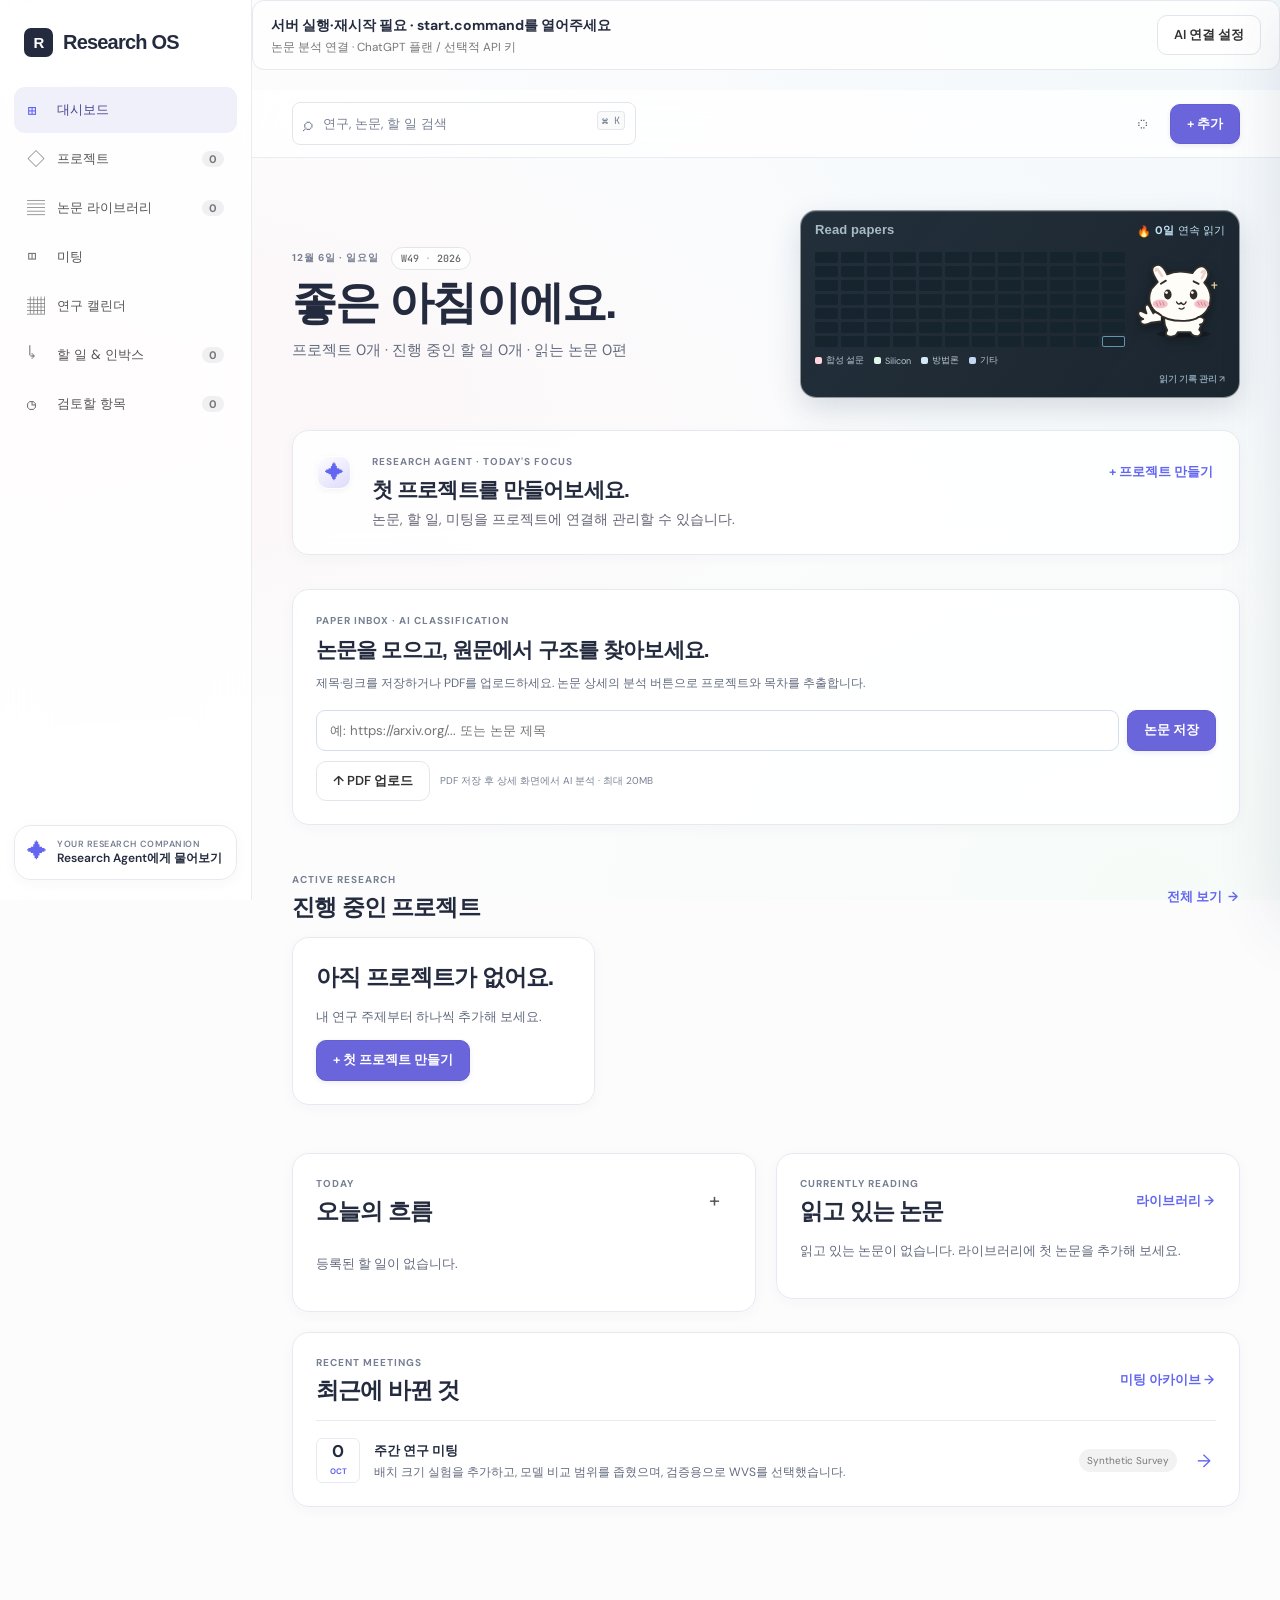
==== commit 511a6f8f: "Update clean-start cross-platform source and Korean introduction" ====
--- a/index.html
+++ b/index.html
@@ -20,11 +20,11 @@
         <a class="brand" href="#dashboard" data-page="dashboard"><span class="brand-mark">R</span> Research OS</a>
         <nav class="nav" aria-label="Primary navigation">
           <button class="nav-link active" data-page="dashboard"><span>⊞</span> 대시보드</button>
-          <button class="nav-link" data-page="projects"><span>◇</span> 프로젝트 <b>3</b></button>
-          <button class="nav-link" data-page="papers"><span>▤</span> 논문 라이브러리 <b>8</b></button>
+          <button class="nav-link" data-page="projects"><span>◇</span> 프로젝트 <b>0</b></button>
+          <button class="nav-link" data-page="papers"><span>▤</span> 논문 라이브러리 <b>0</b></button>
           <button class="nav-link" data-page="meetings"><span>◫</span> 미팅</button>
           <button class="nav-link" data-page="calendar"><span>▦</span> 연구 캘린더</button>
-          <button class="nav-link" data-page="inbox"><span>↳</span> 할 일 &amp; 인박스 <b>5</b></button>
+          <button class="nav-link" data-page="inbox"><span>↳</span> 할 일 &amp; 인박스 <b>0</b></button>
         </nav>
         <div class="sidebar-footer">
           <button class="agent-mini" id="open-agent"><span>✦</span><span><small>YOUR RESEARCH COMPANION</small>Research Agent에게 물어보기</span></button>
@@ -39,33 +39,31 @@
         </header>
 
         <section class="page active" id="dashboard">
-          <div class="page-intro"><div><p class="eyebrow">10월 12일 · 월요일</p><h1>좋은 아침이에요.</h1><p class="lede">이번 주 마감 <strong>할 일 5개</strong>, 진행 중인 <strong>논문 2편</strong>이 있어요.</p></div><div class="date-chip">W42 <span>·</span> 2026</div></div>
-          <div class="focus-card"><div class="focus-icon">✦</div><div><p class="eyebrow">RESEARCH AGENT · TODAY'S FOCUS</p><h2>합성 설문 실험의 다음 고리를 완성해 보세요.</h2><p>배치 크기 비교 결과가 목요일 미팅의 논의를 구체화해 줍니다. 먼저 실험을 진행하고, 결과는 Workflow에 기록하세요.</p></div><button class="text-button agent-prompt" data-prompt="오늘 무엇에 집중하면 좋을까요?">이유 보기 →</button></div>
+          <div class="page-intro"><div><p class="eyebrow">10월 12일 · 월요일</p><h1>좋은 아침이에요.</h1><p class="lede">나의 연구 기록을 한곳에서 시작해 보세요.</p></div><div class="date-chip">W42 <span>·</span> 2026</div></div>
+          <div class="focus-card"><div class="focus-icon">✦</div><div><p class="eyebrow">RESEARCH AGENT · TODAY'S FOCUS</p><h2>첫 프로젝트를 만들어보세요.</h2><p>논문, 할 일, 미팅을 프로젝트에 연결해 관리할 수 있습니다.</p></div><button class="text-button agent-prompt" data-prompt="오늘 무엇에 집중하면 좋을까요?">이유 보기 →</button></div>
           <section class="paper-capture panel"><div><p class="eyebrow">PAPER INBOX · AI CLASSIFICATION</p><h2>논문을 던져두세요. Agent가 정리합니다.</h2><p>논문 제목, DOI, arXiv 또는 링크를 붙여넣으면 관련 프로젝트와 읽기 우선순위를 제안합니다.</p></div><form id="dashboard-paper-form"><input id="dashboard-paper-input" placeholder="예: https://arxiv.org/... 또는 논문 제목" /><button class="button primary" id="classify-paper-button">AI로 분류하기</button></form><div class="upload-row"><input type="file" id="pdf-upload" accept="application/pdf" hidden /><button class="button secondary" id="pdf-upload-button">↑ PDF 업로드 &amp; AI 분석</button><small>PDF 최대 20MB · 분석 후 원문과 구조를 저장합니다.</small></div><div class="classification-result" id="classification-result" aria-live="polite"></div></section>
           <section><div class="section-heading"><div><p class="eyebrow">ACTIVE RESEARCH</p><h2>진행 중인 프로젝트</h2></div><button class="text-button" data-page="projects">전체 보기 <span>→</span></button></div><div class="project-grid" id="project-cards"></div></section>
           <div class="dashboard-grid"><section class="panel today-panel"><div class="section-heading"><div><p class="eyebrow">TODAY</p><h2>오늘의 흐름</h2></div><button class="icon-button" id="add-task" aria-label="할 일 추가">+</button></div><div class="task-list" id="today-tasks"></div></section><section class="panel reading-panel"><div class="section-heading"><div><p class="eyebrow">CURRENTLY READING</p><h2>읽고 있는 논문</h2></div><button class="text-button" data-page="papers">라이브러리 →</button></div><div id="reading-list"></div></section></div>
-          <section class="panel meetings-preview"><div class="section-heading"><div><p class="eyebrow">RECENT MEETINGS</p><h2>최근에 바뀐 것</h2></div><button class="text-button" data-page="meetings">미팅 아카이브 →</button></div><div class="meeting-row"><div class="calendar"><b>11</b><small>OCT</small></div><div><strong>주간 연구 미팅</strong><p>배치 크기 실험을 추가하고, 모델 비교 범위를 좁혔으며, 검증용으로 WVS를 선택했습니다.</p></div><span class="tag">Synthetic Survey</span><button class="arrow" data-page="meetings">→</button></div></section>
+          <section class="panel meetings-preview"><div class="section-heading"><div><p class="eyebrow">RECENT MEETINGS</p><h2>최근에 바뀐 것</h2></div><button class="text-button" data-page="meetings">미팅 아카이브 →</button></div><div class="meeting-row"><div class="calendar"><b>0</b><small>OCT</small></div><div><strong>주간 연구 미팅</strong><p>배치 크기 실험을 추가하고, 모델 비교 범위를 좁혔으며, 검증용으로 WVS를 선택했습니다.</p></div><span class="tag">Synthetic Survey</span><button class="arrow" data-page="meetings">→</button></div></section>
         </section>
 
         <section class="page" id="projects"><div class="page-intro compact"><div><p class="eyebrow">RESEARCH PORTFOLIO</p><h1>프로젝트</h1><p class="lede">연구 질문, 근거, 다음 실험을 한눈에 잇는 살아있는 지도입니다.</p></div><button class="button primary">+ 새 프로젝트</button></div><div class="project-grid all-projects" id="all-project-cards"></div></section>
 
-        <section class="page" id="project-detail"><button class="back text-button" data-page="projects">← 프로젝트로 돌아가기</button><div class="project-header"><div><p class="eyebrow">ACTIVE PROJECT · EXPERIMENT</p><h1>합성 설문 생성 <small>Synthetic Survey Generation</small></h1><p class="lede">언어 모델로 개인 단위의 설문 응답을 생성하면서, 원자료의 분포와 조건부 관계를 보존하는 연구입니다.</p><div class="meta-line"><span class="status-dot"></span> 순조롭게 진행 중 <span>•</span> 2026년 8월 시작 <span>•</span> 다음 검토 10월 15일</div></div><div class="progress-statement"><b>68%</b><span>프로젝트 진행률</span><div class="progress"><i style="width:68%"></i></div></div></div>
-          <div class="detail-grid"><section class="panel"><p class="eyebrow">RESEARCH WORKFLOW</p><h2>응답 데이터에서 연구 근거까지</h2><div class="workflow" id="workflow"><button class="flow-node done"><span>01</span>설문 데이터<small>정제 및 매핑 완료</small></button><i></i><button class="flow-node done"><span>02</span>전처리<small>변수 인코딩 완료</small></button><i></i><button class="flow-node current"><span>03</span>LLM Fine-tuning<small>LoRA 비교 중</small></button><i></i><button class="flow-node"><span>04</span>합성 응답 생성<small>가상 코호트 생성</small></button><i></i><button class="flow-node"><span>05</span>평가<small>벤치마크 품질 확인</small></button></div><div class="workflow-note" id="workflow-note"><b>LLM Fine-tuning</b><span>현재 단계 · 열린 할 일 2개 · Gao et al. (2025) 연결됨</span></div></section><aside class="panel milestones"><p class="eyebrow">NEXT MILESTONE</p><h2>방법론 비교</h2><p>배치 크기 16 조건에서 q/v LoRA와 all-linear target을 비교합니다.</p><div class="due"><span>15</span><small>OCT<br />THU</small></div><button class="button secondary">실험 노트 보기</button></aside></div>
-          <div class="dashboard-grid"><section class="panel"><p class="eyebrow">PROJECT TASKS</p><h2>다음 단계</h2><div class="task-list" id="project-tasks"></div></section><section class="panel"><p class="eyebrow">CONNECTED KNOWLEDGE</p><h2>다시 살펴볼 근거</h2><div class="connected-paper"><span class="paper-icon">↗</span><div><strong>Large Language Models as Simulated Survey Respondents</strong><p>Gao et al. · 2025 · 읽기 진행률 72%</p></div><span class="tag indigo">읽는 중</span></div><div class="connected-paper"><span class="paper-icon">↗</span><div><strong>Evaluating Synthetic Populations with Conditional Metrics</strong><p>Kim et al. · 2024 · 완독</p></div><span class="tag success">읽음</span></div></section></div>
-        </section>
+        <section class="page" id="project-detail"><div id="project-tasks"></div></section>
 
-        <section class="page" id="papers"><div class="page-intro compact"><div><p class="eyebrow">KNOWLEDGE LIBRARY</p><h1>논문</h1><p class="lede">읽기 목록을 실제 연구 작업과 연결해 관리하세요.</p></div><button class="button primary" id="add-paper">+ 논문 추가</button></div><div class="library-toolbar"><div class="filter-tabs"><button class="active">전체 <b>8</b></button><button>읽을 논문 <b>3</b></button><button>읽는 중 <b>2</b></button><button>완독 <b>3</b></button></div><button class="button secondary">⌘ 필터</button></div><div class="paper-table"><div class="table-head"><span>논문</span><span>프로젝트</span><span>상태</span><span>진행률</span></div><div id="paper-rows"></div></div></section>
+        <section class="page" id="papers"><div class="page-intro compact"><div><p class="eyebrow">KNOWLEDGE LIBRARY</p><h1>논문</h1><p class="lede">읽기 목록을 실제 연구 작업과 연결해 관리하세요.</p></div><button class="button primary" id="add-paper">+ 논문 추가</button></div><div class="library-toolbar"><div class="filter-tabs"><button class="active">전체 <b>0</b></button><button>읽을 논문 <b>0</b></button><button>읽는 중 <b>0</b></button><button>완독 <b>0</b></button></div><button class="button secondary">⌘ 필터</button></div><div class="paper-table"><div class="table-head"><span>논문</span><span>프로젝트</span><span>상태</span><span>진행률</span></div><div id="paper-rows"></div></div></section>
 
         <section class="page" id="paper-detail"></section>
 
-        <section class="page" id="meetings"><div class="page-intro compact"><div><p class="eyebrow">MEETING MEMORY</p><h1>미팅</h1><p class="lede">대화를 결정과 연결된 다음 작업으로 전환하세요.</p></div><button class="button primary">+ 전사문 불러오기</button></div><div class="meeting-layout"><aside class="meeting-list"><button class="meeting-select active"><small>10월 11일 · 52분</small><strong>주간 연구 미팅</strong><span>합성 설문 생성</span></button><button class="meeting-select"><small>10월 05일 · 35분</small><strong>방법론 리딩 그룹</strong><span>개인 연구</span></button><button class="meeting-select"><small>9월 28일 · 46분</small><strong>프로젝트 점검 미팅</strong><span>Silicon Sampling</span></button></aside><article class="meeting-detail panel"><div class="meeting-detail-head"><div><p class="eyebrow">10월 11일 · SYNTHETIC SURVEY</p><h2>주간 연구 미팅</h2></div><button class="button secondary">전사문 보기</button></div><div class="summary"><p class="eyebrow">AI SUMMARY</p><p>초기 LoRA 결과를 검토한 뒤, 방법론을 확정하기 전에 목표를 좁힌 비교 실험이 필요하다는 데 합의했습니다. WVS는 유망한 외부 검증 자료이지만, 핵심 변수는 빠르게 점검해야 합니다.</p></div><div class="decision-grid"><div><p class="eyebrow">DECISIONS</p><ul><li>배치 크기 16 실험을 진행한다.</li><li>q/v target과 all-linear LoRA를 비교한다.</li><li>WVS를 검증 후보로 사용한다.</li></ul></div><div><p class="eyebrow">RESEARCH THREAD</p><p>구조화된 인구통계 조건이 변수 간 응답 일관성을 높이는지 검증합니다.</p><button class="text-button agent-prompt" data-prompt="최근 미팅의 연구 맥락을 설명해줘">Agent와 더 살펴보기 →</button></div></div><div><div class="section-heading"><div><p class="eyebrow">ACTION ITEMS</p><h2>미팅에서 생성된 할 일</h2></div><button class="text-button" id="create-action">+ 할 일 생성</button></div><div class="task-list" id="meeting-actions"></div></div></article></div></section>
+        <section class="page" id="meetings"><button id="create-action" hidden></button><div id="meeting-actions"></div></section>
 
-        <section class="page" id="inbox"><div class="page-intro compact"><div><p class="eyebrow">TASK MANAGEMENT</p><h1>할 일 &amp; 인박스</h1><p class="lede">빠르게 기록하고, 연구 안에서 명확한 위치를 만들어 보세요.</p></div><button class="button primary" id="inbox-add">+ 새 할 일</button></div><div class="inbox-capture"><span>✦</span><input id="capture-input" placeholder="논문, 연구 아이디어, 할 일을 붙여넣으세요…" /><button class="button primary" id="capture-button">기록</button></div><div class="kanban"><section><div class="kanban-head"><p>INBOX <b id="inbox-count">2</b></p><span>•••</span></div><div class="task-column" id="inbox-column"></div></section><section><div class="kanban-head"><p>계획됨 <b>2</b></p><span>•••</span></div><div class="task-column" id="planned-column"></div></section><section><div class="kanban-head"><p>진행 중 <b>2</b></p><span>•••</span></div><div class="task-column" id="progress-column"></div></section><section><div class="kanban-head"><p>대기 중 <b>1</b></p><span>•••</span></div><div class="task-column" id="waiting-column"></div></section></div></section>
+        <section class="page" id="inbox"><div class="page-intro compact"><div><p class="eyebrow">TASK MANAGEMENT</p><h1>할 일 &amp; 인박스</h1><p class="lede">빠르게 기록하고, 연구 안에서 명확한 위치를 만들어 보세요.</p></div><button class="button primary" id="inbox-add">+ 새 할 일</button></div><div class="inbox-capture"><span>✦</span><input id="capture-input" placeholder="논문, 연구 아이디어, 할 일을 붙여넣으세요…" /><button class="button primary" id="capture-button">기록</button></div><div class="kanban"><section><div class="kanban-head"><p>INBOX <b id="inbox-count">0</b></p><span>•••</span></div><div class="task-column" id="inbox-column"></div></section><section><div class="kanban-head"><p>계획됨 <b>0</b></p><span>•••</span></div><div class="task-column" id="planned-column"></div></section><section><div class="kanban-head"><p>진행 중 <b>0</b></p><span>•••</span></div><div class="task-column" id="progress-column"></div></section><section><div class="kanban-head"><p>대기 중 <b>0</b></p><span>•••</span></div><div class="task-column" id="waiting-column"></div></section></div></section>
       </main>
     </div>
 
-    <aside class="agent-panel" id="agent-panel" aria-label="Research Agent"><div class="agent-head"><div><span class="agent-spark">✦</span><span><p class="eyebrow">RESEARCH OS</p><h2>Research Agent</h2></span></div><button class="icon-button" id="close-agent" aria-label="Agent 닫기">×</button></div><div class="agent-context"><span class="status-dot"></span> 프로젝트 3개, 논문 8편, 미팅 6개와 연결됨</div><div class="chat" id="chat"><div class="assistant-message"><span>✦</span><p>안녕하세요. 지금 무엇을 해야 할지 정리하고, 논문 사이의 연결을 찾거나, 미팅을 다음 계획으로 바꾸는 일을 도와드릴게요.</p></div></div><div class="suggestions"><button class="agent-prompt" data-prompt="오늘 무엇에 집중하면 좋을까요?">오늘 무엇에 집중할까요?</button><button class="agent-prompt" data-prompt="현재 연구에 가장 중요한 미완독 논문은 무엇인가요?">다음에 읽을 논문 고르기</button></div><form class="chat-input" id="agent-form"><input id="agent-input" placeholder="연구에 관해 물어보세요…" /><button class="button primary" aria-label="보내기">↑</button></form></aside>
-    <dialog id="add-dialog"><form method="dialog"><button class="dialog-close" value="cancel">×</button><p class="eyebrow">QUICK CAPTURE</p><h2>논문 추가</h2><label>제목<input id="new-paper-title" required placeholder="논문 제목 또는 DOI" /></label><label>프로젝트 연결<select><option>합성 설문 생성</option><option>Silicon Sampling</option><option>개인 연구</option></select></label><menu><button class="button secondary" value="cancel">취소</button><button class="button primary" id="save-paper" value="default">라이브러리에 추가</button></menu></form></dialog>
+    <aside class="agent-panel" id="agent-panel" aria-label="Research Agent"><div class="agent-head"><div><span class="agent-spark">✦</span><span><p class="eyebrow">RESEARCH OS</p><h2>Research Agent</h2></span></div><button class="icon-button" id="close-agent" aria-label="Agent 닫기">×</button></div><div class="agent-context"><span class="status-dot"></span> 연구 기록을 불러오는 중</div><div class="chat" id="chat"><div class="assistant-message"><span>✦</span><p>안녕하세요. 지금 무엇을 해야 할지 정리하고, 논문 사이의 연결을 찾거나, 미팅을 다음 계획으로 바꾸는 일을 도와드릴게요.</p></div></div><div class="suggestions"><button class="agent-prompt" data-prompt="오늘 무엇에 집중하면 좋을까요?">오늘 무엇에 집중할까요?</button><button class="agent-prompt" data-prompt="현재 연구에 가장 중요한 미완독 논문은 무엇인가요?">다음에 읽을 논문 고르기</button></div><form class="chat-input" id="agent-form"><input id="agent-input" placeholder="연구에 관해 물어보세요…" /><button class="button primary" aria-label="보내기">↑</button></form></aside>
+    <dialog id="add-dialog"><form method="dialog"><button class="dialog-close" value="cancel">×</button><p class="eyebrow">QUICK CAPTURE</p><h2>논문 추가</h2><label>제목<input id="new-paper-title" required placeholder="논문 제목 또는 DOI" /></label><label>프로젝트 연결<select><option>미분류</option></select></label><menu><button class="button secondary" value="cancel">취소</button><button class="button primary" id="save-paper" value="default">라이브러리에 추가</button></menu></form></dialog>
+    <script src="app-config.js"></script>
     <script src="app.js?v=project-edit-1"></script>
     <script src="research.js?v=project-edit-1"></script>
     <link rel="stylesheet" href="reader.css" />
@@ -75,5 +73,6 @@
     <link rel="stylesheet" href="auth-ui.css" />
     <link rel="stylesheet" href="project-colors.css?v=project-edit-1" />
     <script src="auth-ui.js"></script>
+  <script src="onboarding.js"></script>
   </body>
 </html>
